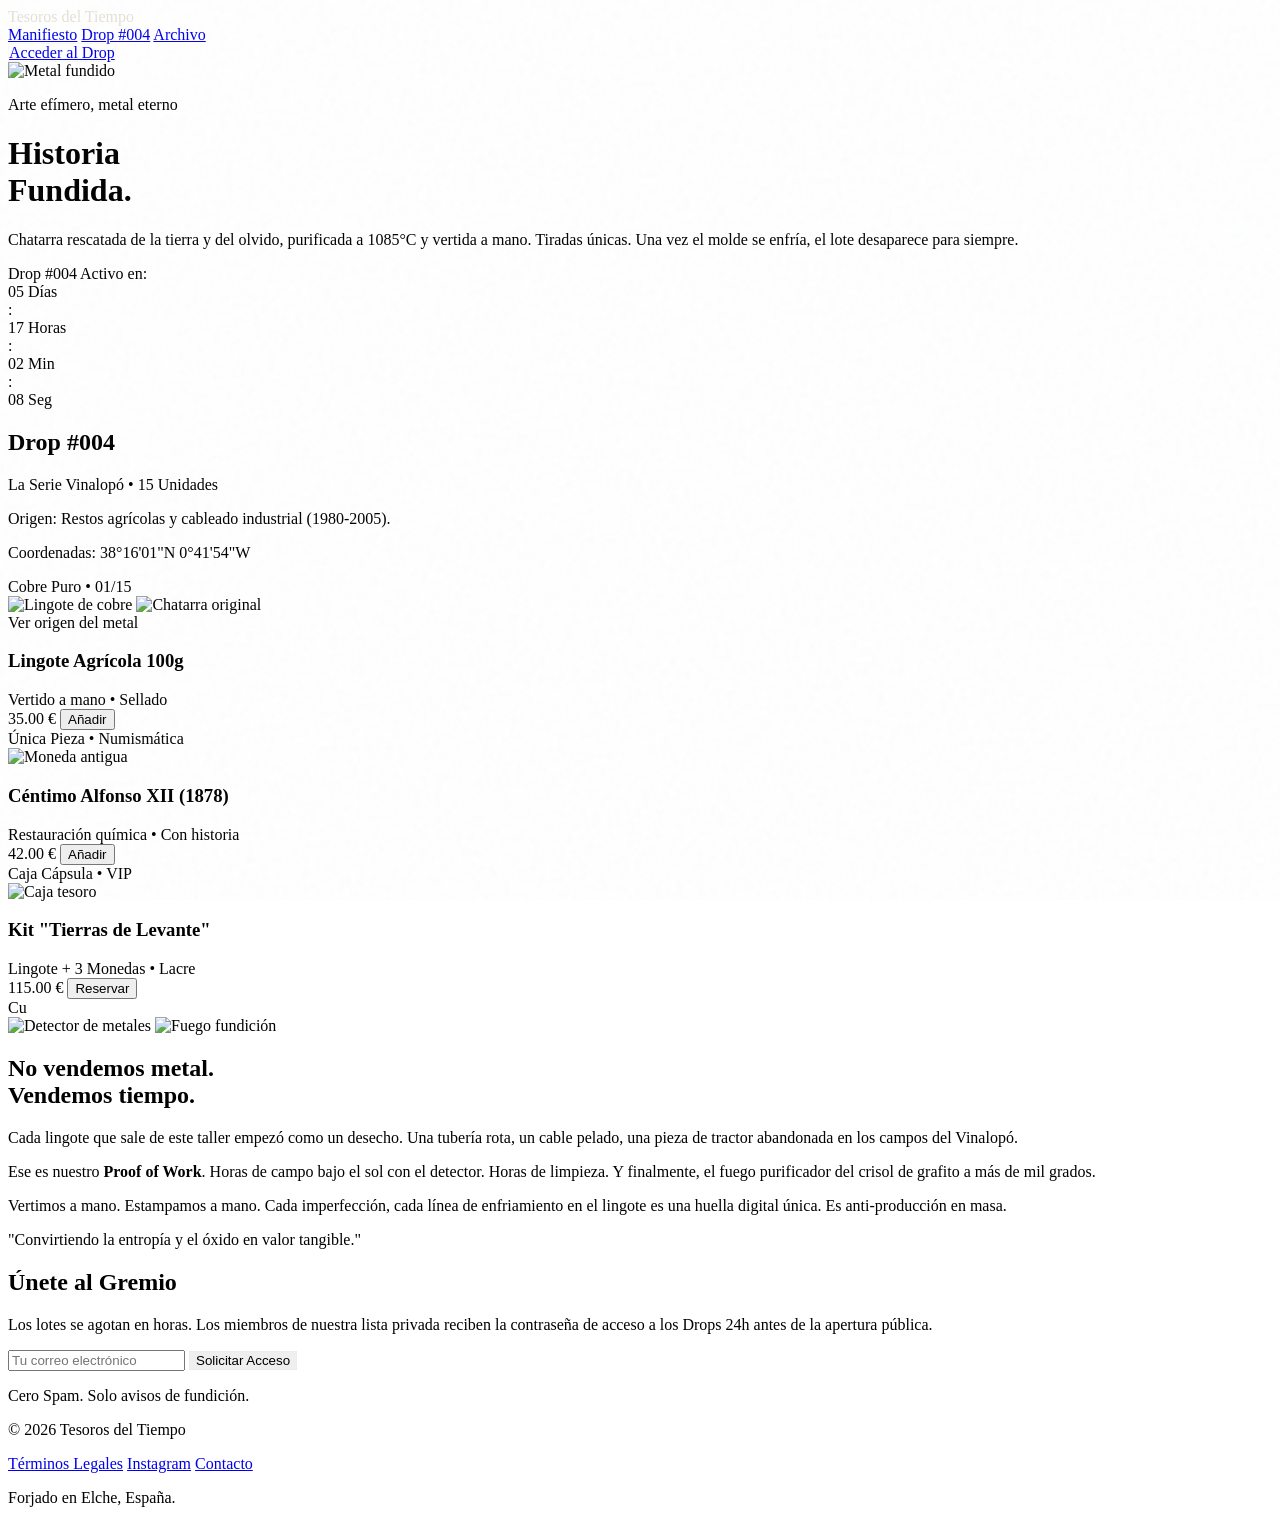
==== index.html @ 8fe35b71 "Add files via upload" ====
<!DOCTYPE html>
<html lang="es" class="scroll-smooth">
<head>
    <meta charset="UTF-8">
    <meta name="viewport" content="width=device-width, initial-scale=1.0">
    <title>Tesoros del Tiempo | Fundición Artesanal & Reliquias</title>
    
    <!-- Tipografías Premium -->
    <link rel="preconnect" href="https://fonts.googleapis.com">
    <link rel="preconnect" href="https://fonts.gstatic.com" crossorigin>
    <link href="https://fonts.googleapis.com/css2?family=Cormorant+Garamond:ital,wght@0,400;0,600;0,700;1,400&family=Space+Grotesk:wght@300;400;500;600&display=swap" rel="stylesheet">
    
    <!-- Tailwind CSS (Configurado para producción estática) -->
    <script src="https://cdn.tailwindcss.com"></script>
    <script>
        tailwind.config = {
            theme: {
                extend: {
                    colors: {
                        obsidian: '#0a0a0a',
                        ash: '#171717',
                        copper: '#B87333',
                        patina: '#6b8e23',
                        parchment: '#e5e1d8',
                        gold: '#D4AF37'
                    },
                    fontFamily: {
                        serif: ['"Cormorant Garamond"', 'serif'],
                        sans: ['"Space Grotesk"', 'sans-serif'],
                    },
                    backgroundImage: {
                        'gradient-radial': 'radial-gradient(var(--tw-gradient-stops))',
                    }
                }
            }
        }
    </script>

    <!-- CSS Personalizado para efectos táctiles y animaciones -->
    <style>
        /* Textura de grano (Ruido analógico) */
        .noise-overlay {
            position: fixed;
            top: 0; left: 0; width: 100vw; height: 100vh;
            pointer-events: none;
            z-index: 50;
            opacity: 0.04;
            background-image: url("data:image/svg+xml,%3Csvg viewBox='0 0 200 200' xmlns='http://www.w3.org/2000/svg'%3E%3Cfilter id='noiseFilter'%3E%3CfeTurbulence type='fractalNoise' baseFrequency='0.65' numOctaves='3' stitchTiles='stitch'/%3E%3C/filter%3E%3Crect width='100%25' height='100%25' filter='url(%23noiseFilter)'/%3E%3C/svg%3E");
        }

        /* Ocultar scrollbar pero permitir scroll */
        ::-webkit-scrollbar { width: 6px; }
        ::-webkit-scrollbar-track { background: #0a0a0a; }
        ::-webkit-scrollbar-thumb { background: #333; border-radius: 10px; }

        /* Efecto revelado al hacer scroll */
        .reveal {
            opacity: 0;
            transform: translateY(30px);
            transition: all 0.9s cubic-bezier(0.16, 1, 0.3, 1);
        }
        .reveal.active {
            opacity: 1;
            transform: translateY(0);
        }

        /* Estampado metálico para botones */
        .btn-stamped {
            position: relative;
            overflow: hidden;
            border: 1px solid rgba(229, 225, 216, 0.2);
            transition: all 0.3s ease;
        }
        .btn-stamped:hover {
            border-color: #B87333;
            color: #B87333;
            box-shadow: inset 0 0 20px rgba(184, 115, 51, 0.1);
        }

        /* Blend mode para cabecera interactiva */
        .mix-blend-nav { mix-blend-mode: difference; color: #e5e1d8; }
    </style>
</head>
<body class="bg-obsidian text-parchment font-sans antialiased overflow-x-hidden selection:bg-copper selection:text-obsidian">

    <div class="noise-overlay"></div>

    <!-- NAVEGACIÓN STICKY -->
    <nav class="fixed w-full z-40 top-0 px-6 py-6 flex justify-between items-center mix-blend-nav">
        <div class="text-sm tracking-[0.2em] uppercase font-semibold">Tesoros del Tiempo</div>
        <div class="hidden md:flex gap-8 text-xs tracking-widest uppercase">
            <a href="#manifiesto" class="hover:text-copper transition-colors">Manifiesto</a>
            <a href="#drop-actual" class="hover:text-copper transition-colors">Drop #004</a>
            <a href="#archivo" class="hover:text-copper transition-colors">Archivo</a>
        </div>
        <a href="#drop-actual" class="btn-stamped px-5 py-2 text-xs tracking-widest uppercase">
            Acceder al Drop
        </a>
    </nav>

    <!-- HERO SECTION (Editorial) -->
    <header class="relative w-full h-screen flex flex-col justify-end pb-24 px-6 md:px-16 overflow-hidden">
        <!-- Imagen de fondo (Idealmente un gif sutil de metal fundiéndose) -->
        <div class="absolute inset-0 z-0">
            <img src="https://images.unsplash.com/photo-1509114397022-ed747cca3f65?auto=format&fit=crop&q=80&w=2000" alt="Metal fundido" class="w-full h-full object-cover opacity-40 mix-blend-luminosity scale-105 animate-[pulse_10s_ease-in-out_infinite]">
            <div class="absolute inset-0 bg-gradient-to-t from-obsidian via-obsidian/80 to-transparent"></div>
        </div>

        <div class="relative z-10 grid grid-cols-1 md:grid-cols-12 gap-4 items-end">
            <div class="md:col-span-8 reveal">
                <p class="text-copper tracking-[0.3em] text-xs uppercase mb-4">Arte efímero, metal eterno</p>
                <h1 class="font-serif text-6xl md:text-8xl lg:text-[10rem] leading-[0.85] font-normal tracking-tight">
                    Historia<br>Fundida.
                </h1>
            </div>
            <div class="md:col-span-4 reveal" style="transition-delay: 0.2s;">
                <p class="font-sans text-sm md:text-base leading-relaxed text-parchment/70 border-l border-copper/30 pl-6">
                    Chatarra rescatada de la tierra y del olvido, purificada a 1085°C y vertida a mano. Tiradas únicas. Una vez el molde se enfría, el lote desaparece para siempre.
                </p>
            </div>
        </div>
    </header>

    <!-- COUNTDOWN SECTION (Minimalista) -->
    <section class="border-y border-white/5 py-8 px-6 md:px-16 flex flex-col md:flex-row justify-between items-center bg-ash reveal">
        <div class="flex items-center gap-4 mb-6 md:mb-0">
            <div class="w-2 h-2 rounded-full bg-red-500 animate-ping"></div>
            <span class="text-xs tracking-[0.2em] uppercase text-white/60">Drop #004 Activo en:</span>
        </div>
        <div class="flex gap-8 font-serif text-4xl md:text-5xl text-copper" id="countdown">
            <div class="flex flex-col items-center">
                <span id="days">02</span>
                <span class="font-sans text-[10px] tracking-widest uppercase text-white/40 mt-1">Días</span>
            </div>
            <span>:</span>
            <div class="flex flex-col items-center">
                <span id="hours">14</span>
                <span class="font-sans text-[10px] tracking-widest uppercase text-white/40 mt-1">Horas</span>
            </div>
            <span>:</span>
            <div class="flex flex-col items-center">
                <span id="minutes">45</span>
                <span class="font-sans text-[10px] tracking-widest uppercase text-white/40 mt-1">Min</span>
            </div>
            <span>:</span>
            <div class="flex flex-col items-center">
                <span id="seconds">00</span>
                <span class="font-sans text-[10px] tracking-widest uppercase text-white/40 mt-1">Seg</span>
            </div>
        </div>
    </section>

    <!-- DROP ACTUAL (El Escaparate) -->
    <section id="drop-actual" class="py-32 px-6 md:px-16 max-w-[1600px] mx-auto">
        <div class="mb-20 flex flex-col md:flex-row justify-between items-end reveal">
            <div>
                <h2 class="font-serif text-5xl md:text-7xl">Drop #004</h2>
                <p class="text-copper tracking-[0.2em] text-sm uppercase mt-4">La Serie Vinalopó • 15 Unidades</p>
            </div>
            <div class="text-right mt-6 md:mt-0 font-sans text-sm text-parchment/60">
                <p>Origen: Restos agrícolas y cableado industrial (1980-2005).</p>
                <p>Coordenadas: 38°16'01"N 0°41'54"W</p>
            </div>
        </div>

        <div class="grid grid-cols-1 md:grid-cols-2 lg:grid-cols-3 gap-8 md:gap-12">
            <!-- PRODUCTO 1 (Con efecto flip/hover para mostrar el origen) -->
            <article class="group cursor-pointer reveal">
                <div class="relative aspect-[3/4] overflow-hidden bg-ash">
                    <!-- Etiqueta superior -->
                    <div class="absolute top-4 left-4 z-20 bg-obsidian/90 px-3 py-1 border border-copper/30 font-sans text-[10px] tracking-widest uppercase">
                        Cobre Puro • 01/15
                    </div>
                    
                    <!-- Imagen Final (Lingote) -->
                    <img src="https://images.unsplash.com/photo-1621360841013-c76831f1db2b?auto=format&fit=crop&q=80&w=800" alt="Lingote de cobre" class="absolute inset-0 w-full h-full object-cover transition-opacity duration-700 group-hover:opacity-0 z-10">
                    
                    <!-- Imagen Origen (Chatarra - se ve al hacer hover) -->
                    <img src="https://images.unsplash.com/photo-1530982011887-3cc11cc85693?auto=format&fit=crop&q=80&w=800" alt="Chatarra original" class="absolute inset-0 w-full h-full object-cover scale-105 transition-transform duration-700 group-hover:scale-100 grayscale opacity-50">
                    
                    <!-- Texto oculto al hover -->
                    <div class="absolute inset-0 z-10 flex items-center justify-center bg-obsidian/80 opacity-0 group-hover:opacity-100 transition-opacity duration-500">
                        <span class="font-serif italic text-2xl text-copper">Ver origen del metal</span>
                    </div>
                </div>
                
                <div class="mt-6 flex justify-between items-start border-t border-white/10 pt-6">
                    <div>
                        <h3 class="font-serif text-2xl">Lingote Agrícola 100g</h3>
                        <div class="flex gap-3 mt-2 text-xs tracking-widest text-parchment/50 font-sans uppercase">
                            <span>Vertido a mano</span>
                            <span>•</span>
                            <span>Sellado</span>
                        </div>
                    </div>
                    <div class="text-right">
                        <span class="block font-sans text-xl">35.00 €</span>
                        <button class="mt-2 text-xs uppercase tracking-widest text-copper hover:text-white transition-colors">Añadir</button>
                    </div>
                </div>
            </article>

            <!-- PRODUCTO 2 -->
            <article class="group cursor-pointer reveal" style="transition-delay: 0.1s;">
                <div class="relative aspect-[3/4] overflow-hidden bg-ash">
                    <div class="absolute top-4 left-4 z-20 bg-obsidian/90 px-3 py-1 border border-white/10 font-sans text-[10px] tracking-widest uppercase">
                        Única Pieza • Numismática
                    </div>
                    <img src="https://images.unsplash.com/photo-1628151015968-3a4429e9ef04?auto=format&fit=crop&q=80&w=800" alt="Moneda antigua" class="absolute inset-0 w-full h-full object-cover transition-transform duration-1000 group-hover:scale-105 z-10">
                </div>
                <div class="mt-6 flex justify-between items-start border-t border-white/10 pt-6">
                    <div>
                        <h3 class="font-serif text-2xl">Céntimo Alfonso XII (1878)</h3>
                        <div class="flex gap-3 mt-2 text-xs tracking-widest text-parchment/50 font-sans uppercase">
                            <span>Restauración química</span>
                            <span>•</span>
                            <span>Con historia</span>
                        </div>
                    </div>
                    <div class="text-right">
                        <span class="block font-sans text-xl">42.00 €</span>
                        <button class="mt-2 text-xs uppercase tracking-widest text-copper hover:text-white transition-colors">Añadir</button>
                    </div>
                </div>
            </article>

            <!-- PRODUCTO 3 -->
            <article class="group cursor-pointer reveal" style="transition-delay: 0.2s;">
                <div class="relative aspect-[3/4] overflow-hidden bg-ash border border-gold/30">
                    <div class="absolute top-4 left-4 z-20 bg-gold text-obsidian px-3 py-1 font-sans text-[10px] tracking-widest uppercase font-bold">
                        Caja Cápsula • VIP
                    </div>
                    <img src="https://images.unsplash.com/photo-1605806616949-1e87b487cb2a?auto=format&fit=crop&q=80&w=800" alt="Caja tesoro" class="absolute inset-0 w-full h-full object-cover transition-opacity duration-700 group-hover:opacity-40 z-10 grayscale">
                    <div class="absolute inset-0 z-0 bg-gradient-to-tr from-obsidian to-gold/20"></div>
                </div>
                <div class="mt-6 flex justify-between items-start border-t border-white/10 pt-6">
                    <div>
                        <h3 class="font-serif text-2xl">Kit "Tierras de Levante"</h3>
                        <div class="flex gap-3 mt-2 text-xs tracking-widest text-parchment/50 font-sans uppercase">
                            <span>Lingote + 3 Monedas</span>
                            <span>•</span>
                            <span>Lacre</span>
                        </div>
                    </div>
                    <div class="text-right">
                        <span class="block font-sans text-xl">115.00 €</span>
                        <button class="mt-2 text-xs uppercase tracking-widest text-gold hover:text-white transition-colors">Reservar</button>
                    </div>
                </div>
            </article>
        </div>
    </section>

    <!-- MANIFIESTO Y PROCESO (Storytelling) -->
    <section id="manifiesto" class="py-32 bg-ash border-y border-white/5 relative overflow-hidden">
        <div class="absolute top-0 right-0 w-1/2 h-full opacity-10 font-serif text-[20rem] leading-none text-copper select-none pointer-events-none -translate-y-20">Cu</div>
        
        <div class="max-w-[1600px] mx-auto px-6 md:px-16 grid grid-cols-1 lg:grid-cols-2 gap-20 items-center">
            <div class="order-2 lg:order-1 grid grid-cols-2 gap-4 reveal">
                <img src="https://images.unsplash.com/photo-1535406208535-14dddc66e511?auto=format&fit=crop&q=80&w=600" alt="Detector de metales" class="w-full aspect-[4/5] object-cover mt-12 grayscale opacity-80 hover:grayscale-0 transition-all duration-500">
                <img src="https://images.unsplash.com/photo-1590502593747-42a996111139?auto=format&fit=crop&q=80&w=600" alt="Fuego fundición" class="w-full aspect-[4/5] object-cover grayscale opacity-80 hover:grayscale-0 transition-all duration-500">
            </div>
            <div class="order-1 lg:order-2 reveal">
                <h2 class="font-serif text-5xl md:text-6xl mb-8">No vendemos metal.<br><span class="text-copper italic">Vendemos tiempo.</span></h2>
                <div class="font-sans text-parchment/70 leading-relaxed space-y-6 max-w-lg text-sm md:text-base">
                    <p>Cada lingote que sale de este taller empezó como un desecho. Una tubería rota, un cable pelado, una pieza de tractor abandonada en los campos del Vinalopó.</p>
                    <p>Ese es nuestro <strong>Proof of Work</strong>. Horas de campo bajo el sol con el detector. Horas de limpieza. Y finalmente, el fuego purificador del crisol de grafito a más de mil grados.</p>
                    <p>Vertimos a mano. Estampamos a mano. Cada imperfección, cada línea de enfriamiento en el lingote es una huella digital única. Es anti-producción en masa.</p>
                </div>
                
                <div class="mt-12 pl-6 border-l-2 border-copper">
                    <p class="font-serif italic text-xl">"Convirtiendo la entropía y el óxido en valor tangible."</p>
                </div>
            </div>
        </div>
    </section>

    <!-- EL GREMIO (Newsletter para los Drops) -->
    <section class="py-32 px-6 text-center reveal max-w-3xl mx-auto">
        <i data-lucide="key" class="w-8 h-8 text-copper mx-auto mb-6"></i>
        <h2 class="font-serif text-4xl md:text-6xl mb-4">Únete al Gremio</h2>
        <p class="font-sans text-parchment/60 mb-10 text-sm md:text-base">Los lotes se agotan en horas. Los miembros de nuestra lista privada reciben la contraseña de acceso a los Drops 24h antes de la apertura pública.</p>
        
        <form class="flex flex-col sm:flex-row gap-4 justify-center max-w-md mx-auto">
            <input type="email" placeholder="Tu correo electrónico" class="bg-transparent border-b border-white/20 px-4 py-3 font-sans text-sm outline-none focus:border-copper transition-colors w-full placeholder:text-white/30 text-center sm:text-left">
            <button type="submit" class="btn-stamped bg-white/5 px-8 py-3 font-sans text-xs tracking-widest uppercase whitespace-nowrap">Solicitar Acceso</button>
        </form>
        <p class="text-[10px] text-white/30 tracking-widest uppercase mt-6">Cero Spam. Solo avisos de fundición.</p>
    </section>

    <!-- FOOTER -->
    <footer class="border-t border-white/10 bg-obsidian py-12 px-6 md:px-16 flex flex-col md:flex-row justify-between items-center gap-6 font-sans text-xs text-parchment/40 tracking-widest uppercase">
        <p>© 2026 Tesoros del Tiempo</p>
        <div class="flex gap-6">
            <a href="#" class="hover:text-copper transition-colors">Términos Legales</a>
            <a href="#" class="hover:text-copper transition-colors">Instagram</a>
            <a href="#" class="hover:text-copper transition-colors">Contacto</a>
        </div>
        <p>Forjado en Elche, España.</p>
    </footer>

    <!-- Scripts de interactividad pura Vanilla JS -->
    <script>
        // 1. Contador Inverso Básico (Lógica visual)
        function updateCountdown() {
            const now = new Date();
            // Drop para el viernes (ejemplo)
            const target = new Date(now);
            target.setDate(now.getDate() + (5 - now.getDay() + 7) % 7);
            target.setHours(20, 0, 0, 0);

            const diff = target - now;
            if (diff > 0) {
                document.getElementById('days').innerText = String(Math.floor(diff / (1000 * 60 * 60 * 24))).padStart(2, '0');
                document.getElementById('hours').innerText = String(Math.floor((diff / (1000 * 60 * 60)) % 24)).padStart(2, '0');
                document.getElementById('minutes').innerText = String(Math.floor((diff / 1000 / 60) % 60)).padStart(2, '0');
                document.getElementById('seconds').innerText = String(Math.floor((diff / 1000) % 60)).padStart(2, '0');
            }
        }
        setInterval(updateCountdown, 1000);
        updateCountdown();

        // 2. Intersection Observer para animaciones "Reveal" al hacer scroll
        const revealElements = document.querySelectorAll('.reveal');
        
        const revealObserver = new IntersectionObserver((entries, observer) => {
            entries.forEach(entry => {
                if (entry.isIntersecting) {
                    entry.target.classList.add('active');
                    observer.unobserve(entry.target); // Solo animar la primera vez
                }
            });
        }, {
            root: null,
            threshold: 0.15, // Se activa cuando el 15% del elemento es visible
            rootMargin: "0px 0px -50px 0px"
        });

        revealElements.forEach(el => revealObserver.observe(el));
    </script>
</body>
</html>
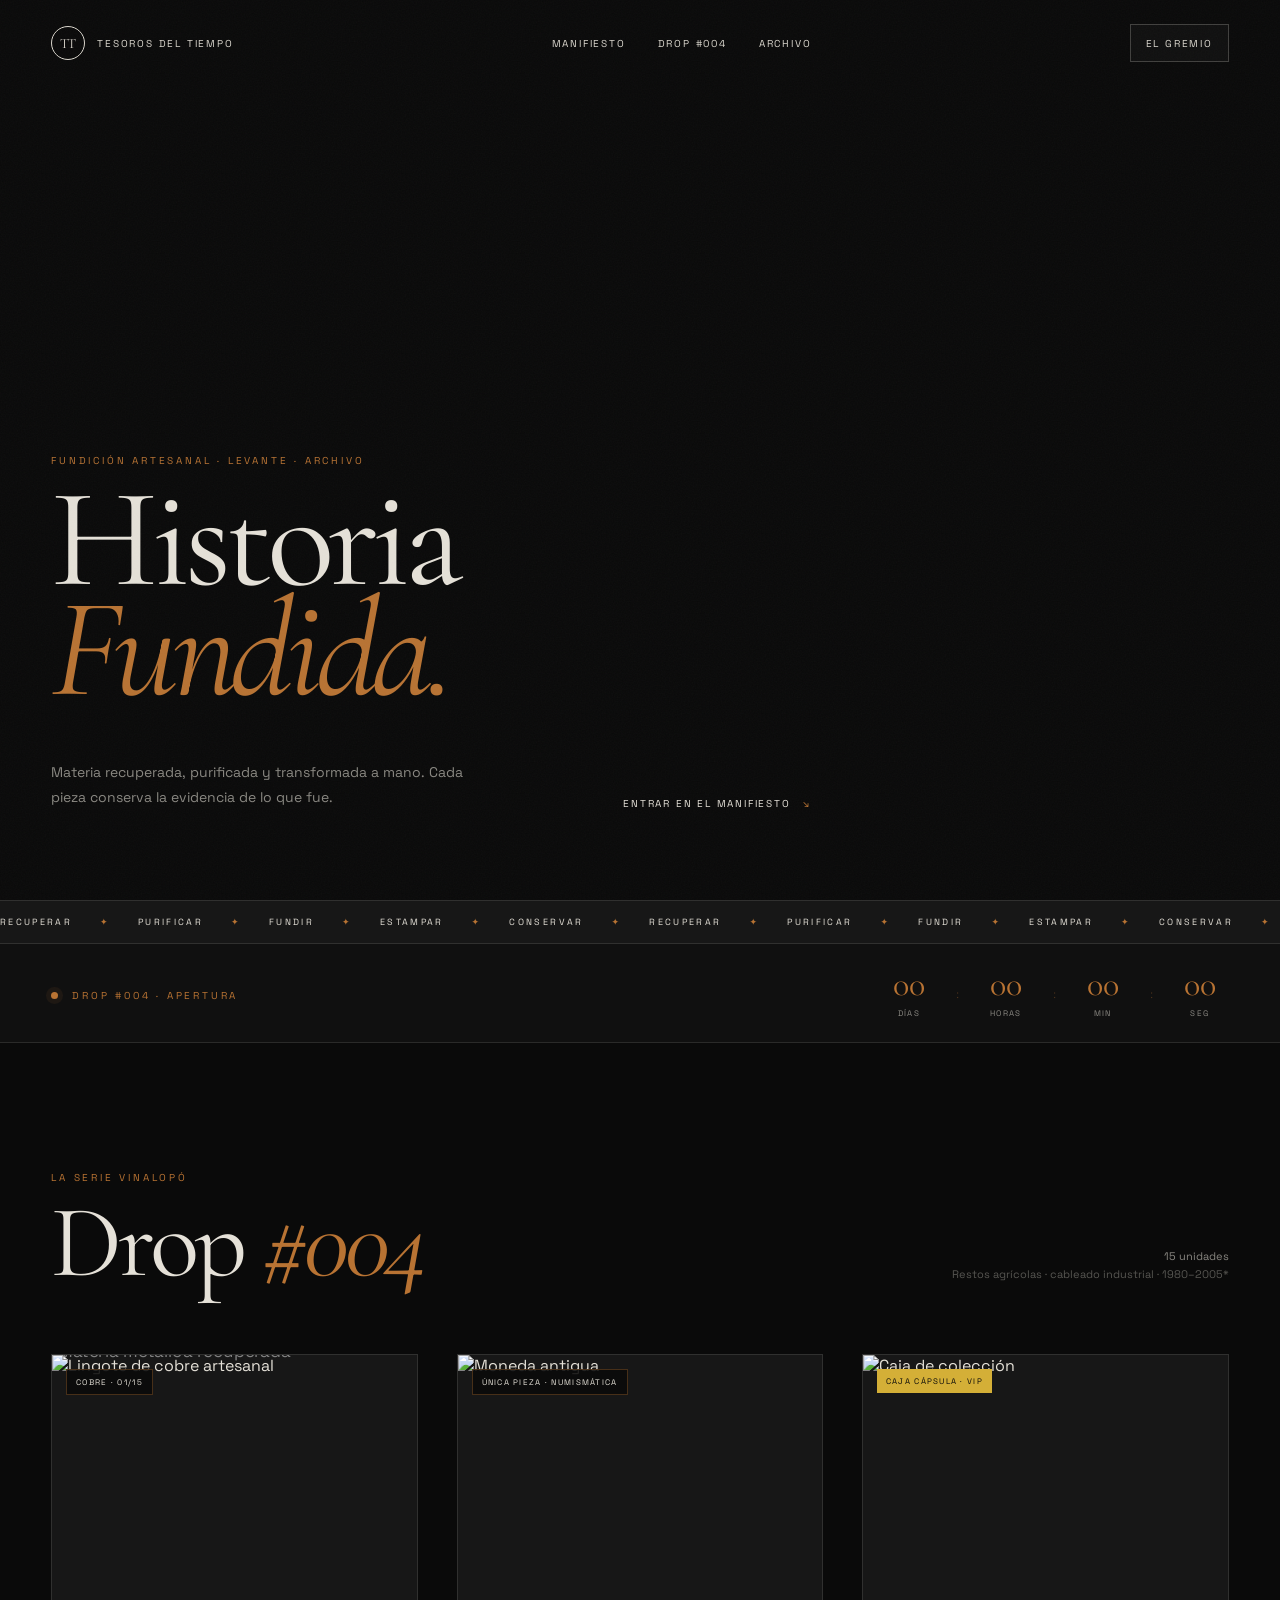
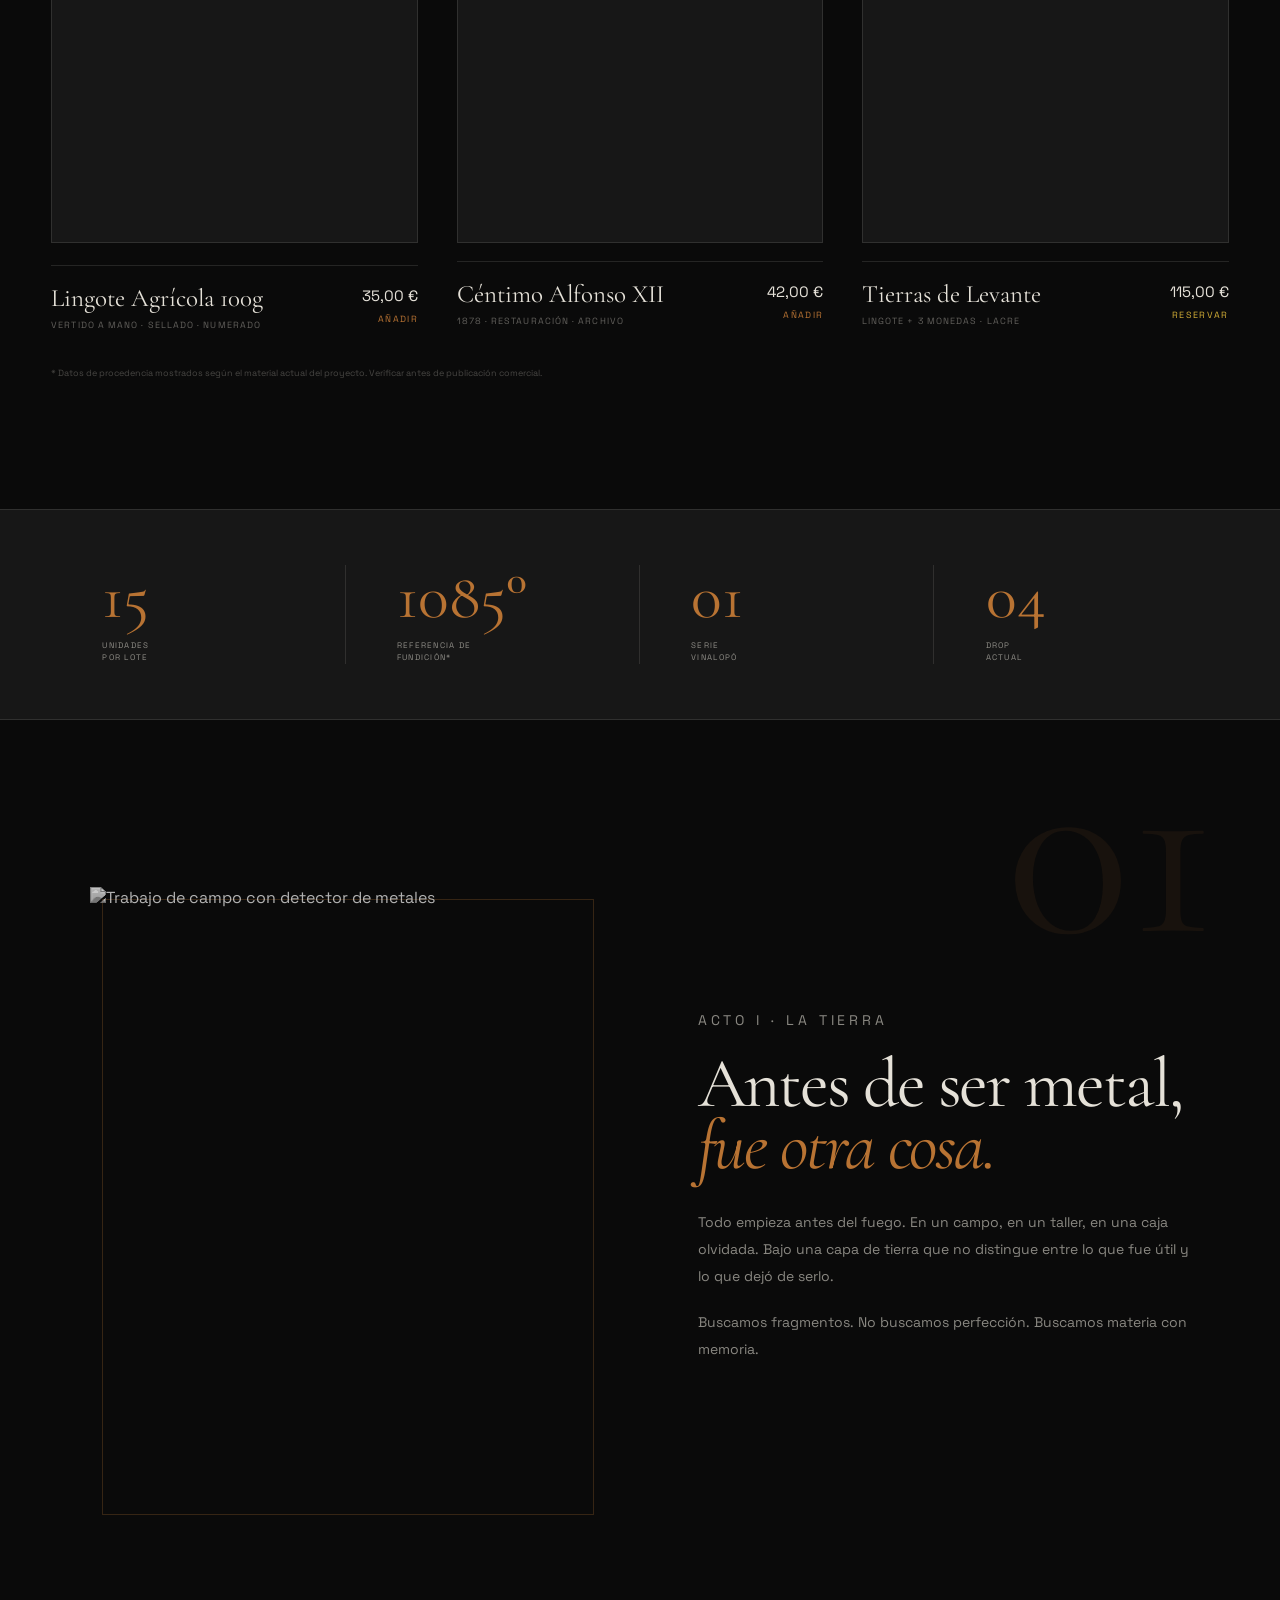
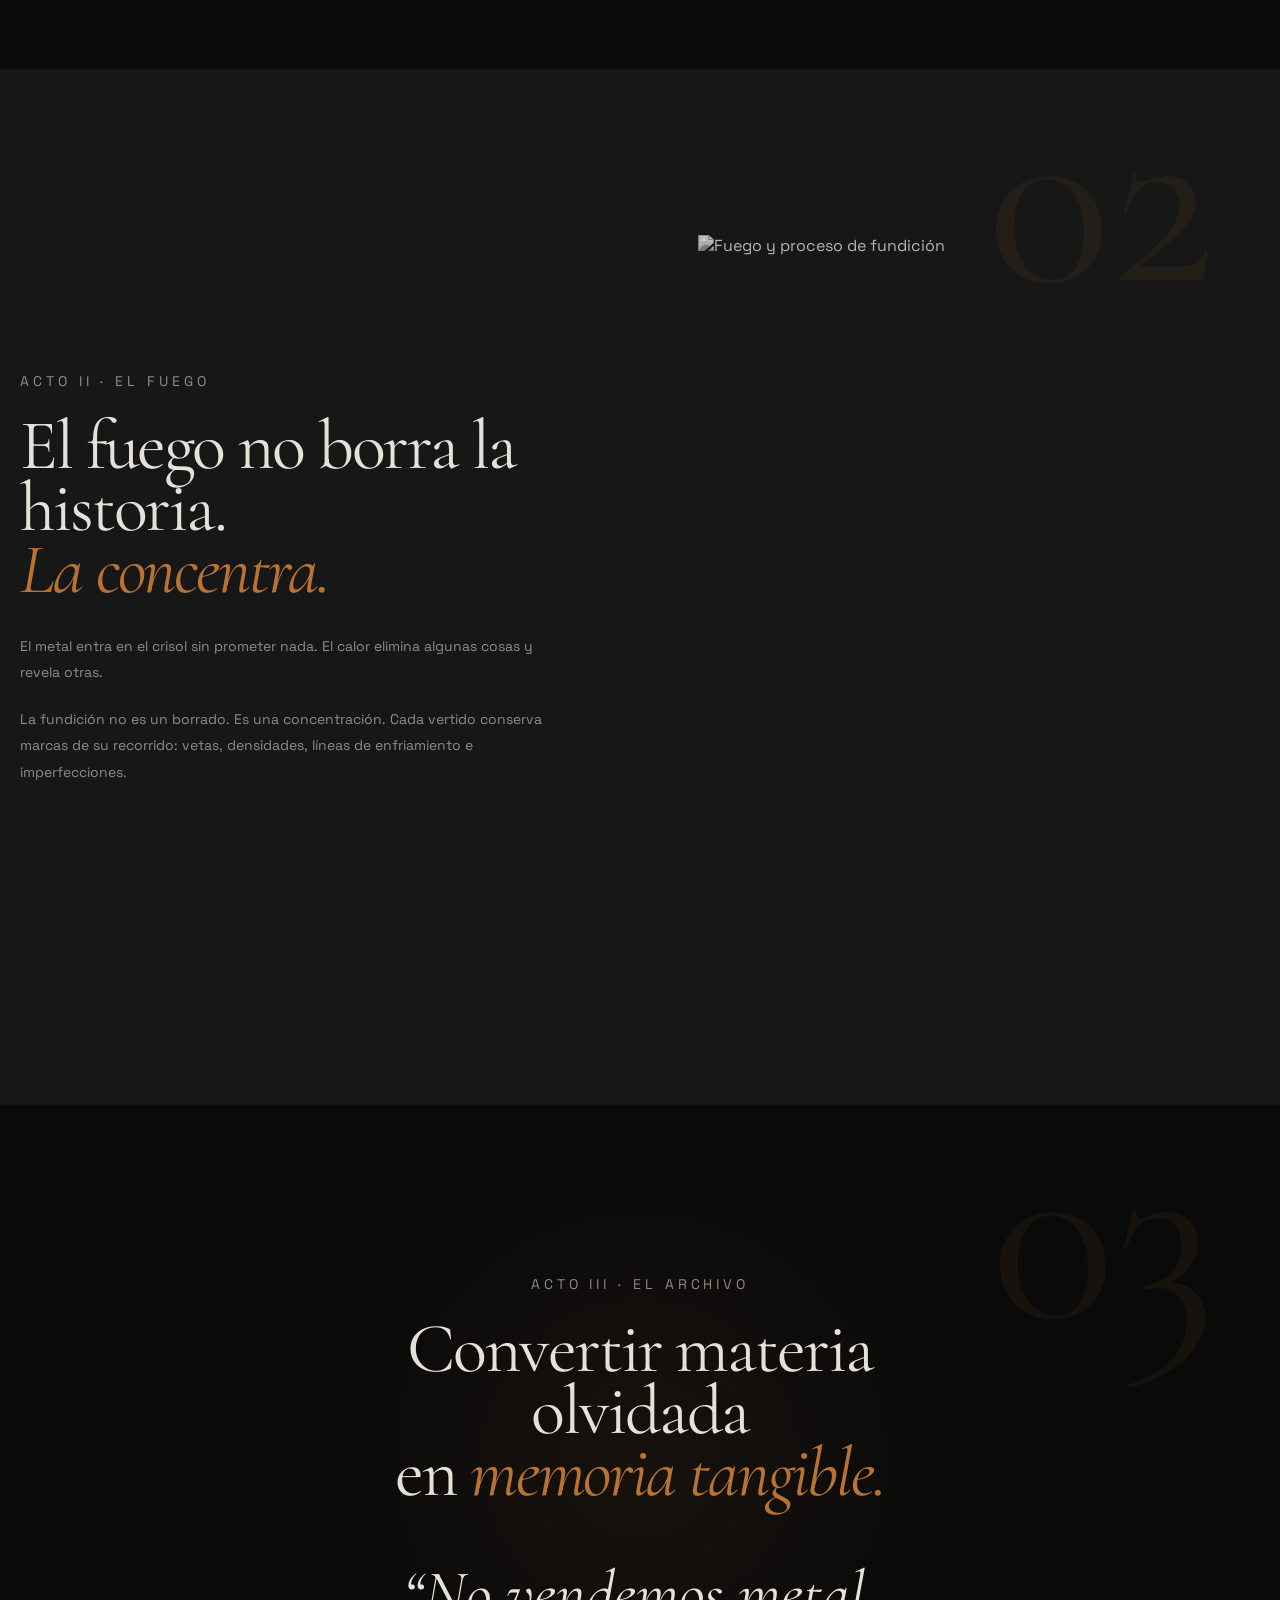
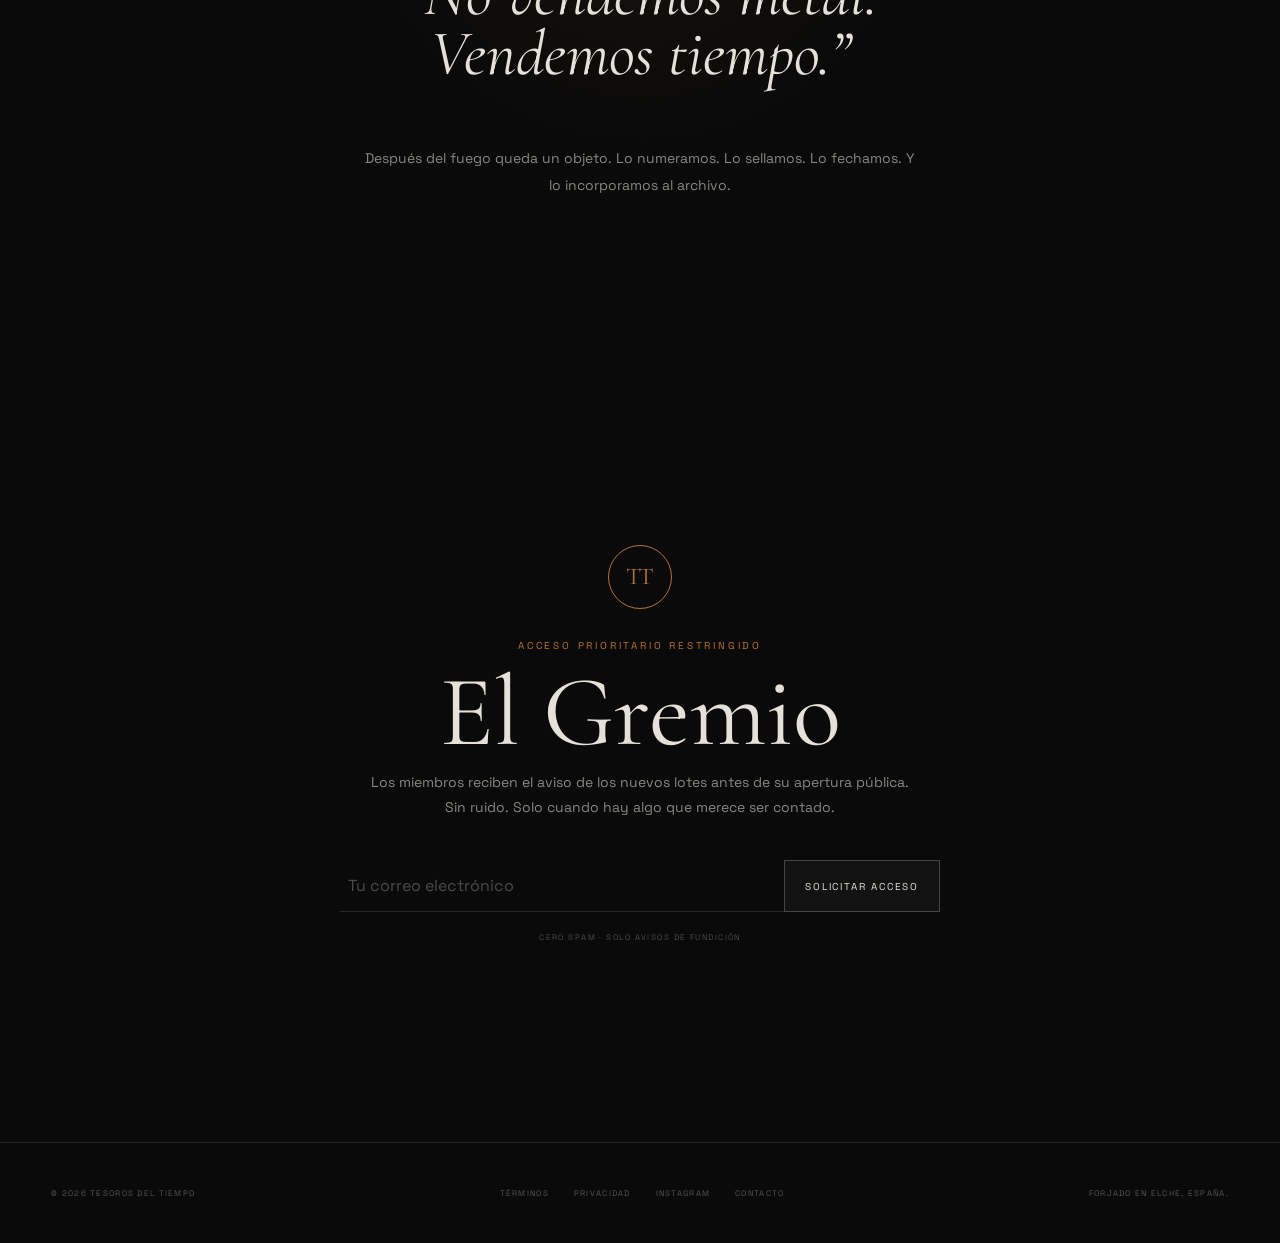
==== commit 1251a63d: "feat: nueva iteracion visual" ====
--- a/index.html
+++ b/index.html
@@ -1,342 +1,223 @@
-<!DOCTYPE html>
+<!doctype html>
 <html lang="es" class="scroll-smooth">
 <head>
-    <meta charset="UTF-8">
-    <meta name="viewport" content="width=device-width, initial-scale=1.0">
-    <title>Tesoros del Tiempo | Fundición Artesanal & Reliquias</title>
-    
-    <!-- Tipografías Premium -->
-    <link rel="preconnect" href="https://fonts.googleapis.com">
-    <link rel="preconnect" href="https://fonts.gstatic.com" crossorigin>
-    <link href="https://fonts.googleapis.com/css2?family=Cormorant+Garamond:ital,wght@0,400;0,600;0,700;1,400&family=Space+Grotesk:wght@300;400;500;600&display=swap" rel="stylesheet">
-    
-    <!-- Tailwind CSS (Configurado para producción estática) -->
-    <script src="https://cdn.tailwindcss.com"></script>
-    <script>
-        tailwind.config = {
-            theme: {
-                extend: {
-                    colors: {
-                        obsidian: '#0a0a0a',
-                        ash: '#171717',
-                        copper: '#B87333',
-                        patina: '#6b8e23',
-                        parchment: '#e5e1d8',
-                        gold: '#D4AF37'
-                    },
-                    fontFamily: {
-                        serif: ['"Cormorant Garamond"', 'serif'],
-                        sans: ['"Space Grotesk"', 'sans-serif'],
-                    },
-                    backgroundImage: {
-                        'gradient-radial': 'radial-gradient(var(--tw-gradient-stops))',
-                    }
-                }
-            }
-        }
-    </script>
-
-    <!-- CSS Personalizado para efectos táctiles y animaciones -->
-    <style>
-        /* Textura de grano (Ruido analógico) */
-        .noise-overlay {
-            position: fixed;
-            top: 0; left: 0; width: 100vw; height: 100vh;
-            pointer-events: none;
-            z-index: 50;
-            opacity: 0.04;
-            background-image: url("data:image/svg+xml,%3Csvg viewBox='0 0 200 200' xmlns='http://www.w3.org/2000/svg'%3E%3Cfilter id='noiseFilter'%3E%3CfeTurbulence type='fractalNoise' baseFrequency='0.65' numOctaves='3' stitchTiles='stitch'/%3E%3C/filter%3E%3Crect width='100%25' height='100%25' filter='url(%23noiseFilter)'/%3E%3C/svg%3E");
-        }
-
-        /* Ocultar scrollbar pero permitir scroll */
-        ::-webkit-scrollbar { width: 6px; }
-        ::-webkit-scrollbar-track { background: #0a0a0a; }
-        ::-webkit-scrollbar-thumb { background: #333; border-radius: 10px; }
-
-        /* Efecto revelado al hacer scroll */
-        .reveal {
-            opacity: 0;
-            transform: translateY(30px);
-            transition: all 0.9s cubic-bezier(0.16, 1, 0.3, 1);
-        }
-        .reveal.active {
-            opacity: 1;
-            transform: translateY(0);
-        }
-
-        /* Estampado metálico para botones */
-        .btn-stamped {
-            position: relative;
-            overflow: hidden;
-            border: 1px solid rgba(229, 225, 216, 0.2);
-            transition: all 0.3s ease;
-        }
-        .btn-stamped:hover {
-            border-color: #B87333;
-            color: #B87333;
-            box-shadow: inset 0 0 20px rgba(184, 115, 51, 0.1);
-        }
-
-        /* Blend mode para cabecera interactiva */
-        .mix-blend-nav { mix-blend-mode: difference; color: #e5e1d8; }
-    </style>
+  <meta charset="utf-8">
+  <meta name="viewport" content="width=device-width, initial-scale=1">
+  <meta name="theme-color" content="#0a0a0a">
+  <meta name="description" content="Tesoros del Tiempo — fundición artesanal, objetos recuperados y memoria convertida en metal.">
+  <title>Tesoros del Tiempo — Historia Fundida</title>
+
+  <link rel="preconnect" href="https://fonts.googleapis.com">
+  <link rel="preconnect" href="https://fonts.gstatic.com" crossorigin>
+  <link href="https://fonts.googleapis.com/css2?family=Cormorant+Garamond:ital,wght@0,400;0,500;0,600;0,700;1,400&family=Space+Grotesk:wght@300;400;500;600&display=swap" rel="stylesheet">
+
+  <link rel="stylesheet" href="styles.css">
+  <script src="https://unpkg.com/lucide@latest"></script>
 </head>
-<body class="bg-obsidian text-parchment font-sans antialiased overflow-x-hidden selection:bg-copper selection:text-obsidian">
-
-    <div class="noise-overlay"></div>
-
-    <!-- NAVEGACIÓN STICKY -->
-    <nav class="fixed w-full z-40 top-0 px-6 py-6 flex justify-between items-center mix-blend-nav">
-        <div class="text-sm tracking-[0.2em] uppercase font-semibold">Tesoros del Tiempo</div>
-        <div class="hidden md:flex gap-8 text-xs tracking-widest uppercase">
-            <a href="#manifiesto" class="hover:text-copper transition-colors">Manifiesto</a>
-            <a href="#drop-actual" class="hover:text-copper transition-colors">Drop #004</a>
-            <a href="#archivo" class="hover:text-copper transition-colors">Archivo</a>
+
+<body>
+  <div class="noise" aria-hidden="true"></div>
+
+  <div class="loader" id="loader" aria-hidden="true">
+    <div class="loader__seal">TT</div>
+    <p>Preparando archivo <span>04</span></p>
+  </div>
+
+  <header class="site-header">
+    <a class="brand" href="#" aria-label="Tesoros del Tiempo, inicio">
+      <span class="brand__mark">TT</span>
+      <span class="brand__name">Tesoros del Tiempo</span>
+    </a>
+
+    <nav class="nav" aria-label="Navegación principal">
+      <a href="#manifiesto">Manifiesto</a>
+      <a href="#drop">Drop #004</a>
+      <a href="#archivo">Archivo</a>
+    </nav>
+
+    <a class="button button--small" href="#gremio">El Gremio</a>
+  </header>
+
+  <main>
+    <section class="hero section">
+      <div class="hero__image" aria-hidden="true"></div>
+      <div class="hero__veil" aria-hidden="true"></div>
+
+      <div class="hero__content reveal">
+        <p class="eyebrow">Fundición artesanal · Levante · Archivo</p>
+        <h1>Historia<br><em>Fundida.</em></h1>
+        <div class="hero__footer">
+          <p class="hero__intro">
+            Materia recuperada, purificada y transformada a mano.
+            Cada pieza conserva la evidencia de lo que fue.
+          </p>
+          <a class="text-link" href="#manifiesto">Entrar en el manifiesto <span>↘</span></a>
         </div>
-        <a href="#drop-actual" class="btn-stamped px-5 py-2 text-xs tracking-widest uppercase">
-            Acceder al Drop
-        </a>
-    </nav>
-
-    <!-- HERO SECTION (Editorial) -->
-    <header class="relative w-full h-screen flex flex-col justify-end pb-24 px-6 md:px-16 overflow-hidden">
-        <!-- Imagen de fondo (Idealmente un gif sutil de metal fundiéndose) -->
-        <div class="absolute inset-0 z-0">
-            <img src="https://images.unsplash.com/photo-1509114397022-ed747cca3f65?auto=format&fit=crop&q=80&w=2000" alt="Metal fundido" class="w-full h-full object-cover opacity-40 mix-blend-luminosity scale-105 animate-[pulse_10s_ease-in-out_infinite]">
-            <div class="absolute inset-0 bg-gradient-to-t from-obsidian via-obsidian/80 to-transparent"></div>
+      </div>
+    </section>
+
+    <section class="ticker" aria-label="Principios del proceso">
+      <div class="ticker__track">
+        <span>RECUPERAR</span><i>✦</i><span>PURIFICAR</span><i>✦</i><span>FUNDIR</span><i>✦</i><span>ESTAMPAR</span><i>✦</i><span>CONSERVAR</span><i>✦</i>
+        <span>RECUPERAR</span><i>✦</i><span>PURIFICAR</span><i>✦</i><span>FUNDIR</span><i>✦</i><span>ESTAMPAR</span><i>✦</i><span>CONSERVAR</span><i>✦</i>
+      </div>
+    </section>
+
+    <section class="countdown-bar reveal" data-drop-date="2026-09-25T20:00:00+02:00">
+      <div>
+        <span class="status-dot"></span>
+        <span class="eyebrow">Drop #004 · apertura</span>
+      </div>
+      <div class="countdown" id="countdown" aria-live="polite">
+        <div><strong id="days">00</strong><small>Días</small></div>
+        <b>:</b>
+        <div><strong id="hours">00</strong><small>Horas</small></div>
+        <b>:</b>
+        <div><strong id="minutes">00</strong><small>Min</small></div>
+        <b>:</b>
+        <div><strong id="seconds">00</strong><small>Seg</small></div>
+      </div>
+    </section>
+
+    <section class="section section--wide" id="drop">
+      <div class="section-heading reveal">
+        <div>
+          <p class="eyebrow">La Serie Vinalopó</p>
+          <h2>Drop <em>#004</em></h2>
         </div>
-
-        <div class="relative z-10 grid grid-cols-1 md:grid-cols-12 gap-4 items-end">
-            <div class="md:col-span-8 reveal">
-                <p class="text-copper tracking-[0.3em] text-xs uppercase mb-4">Arte efímero, metal eterno</p>
-                <h1 class="font-serif text-6xl md:text-8xl lg:text-[10rem] leading-[0.85] font-normal tracking-tight">
-                    Historia<br>Fundida.
-                </h1>
-            </div>
-            <div class="md:col-span-4 reveal" style="transition-delay: 0.2s;">
-                <p class="font-sans text-sm md:text-base leading-relaxed text-parchment/70 border-l border-copper/30 pl-6">
-                    Chatarra rescatada de la tierra y del olvido, purificada a 1085°C y vertida a mano. Tiradas únicas. Una vez el molde se enfría, el lote desaparece para siempre.
-                </p>
-            </div>
-        </div>
-    </header>
-
-    <!-- COUNTDOWN SECTION (Minimalista) -->
-    <section class="border-y border-white/5 py-8 px-6 md:px-16 flex flex-col md:flex-row justify-between items-center bg-ash reveal">
-        <div class="flex items-center gap-4 mb-6 md:mb-0">
-            <div class="w-2 h-2 rounded-full bg-red-500 animate-ping"></div>
-            <span class="text-xs tracking-[0.2em] uppercase text-white/60">Drop #004 Activo en:</span>
-        </div>
-        <div class="flex gap-8 font-serif text-4xl md:text-5xl text-copper" id="countdown">
-            <div class="flex flex-col items-center">
-                <span id="days">02</span>
-                <span class="font-sans text-[10px] tracking-widest uppercase text-white/40 mt-1">Días</span>
-            </div>
-            <span>:</span>
-            <div class="flex flex-col items-center">
-                <span id="hours">14</span>
-                <span class="font-sans text-[10px] tracking-widest uppercase text-white/40 mt-1">Horas</span>
-            </div>
-            <span>:</span>
-            <div class="flex flex-col items-center">
-                <span id="minutes">45</span>
-                <span class="font-sans text-[10px] tracking-widest uppercase text-white/40 mt-1">Min</span>
-            </div>
-            <span>:</span>
-            <div class="flex flex-col items-center">
-                <span id="seconds">00</span>
-                <span class="font-sans text-[10px] tracking-widest uppercase text-white/40 mt-1">Seg</span>
-            </div>
-        </div>
-    </section>
-
-    <!-- DROP ACTUAL (El Escaparate) -->
-    <section id="drop-actual" class="py-32 px-6 md:px-16 max-w-[1600px] mx-auto">
-        <div class="mb-20 flex flex-col md:flex-row justify-between items-end reveal">
+        <p class="section-heading__meta">
+          15 unidades<br>
+          <span>Restos agrícolas · cableado industrial · 1980–2005*</span>
+        </p>
+      </div>
+
+      <div class="product-grid">
+        <article class="product-card reveal">
+          <button class="product-visual origin-toggle" type="button" aria-pressed="false">
+            <span class="product-label">Cobre · 01/15</span>
+            <img class="product-image product-image--final" src="https://images.unsplash.com/photo-1621360841013-c76831f1db2b?auto=format&fit=crop&q=85&w=1000" alt="Lingote de cobre artesanal">
+            <img class="product-image product-image--origin" src="https://images.unsplash.com/photo-1530982011887-3cc11cc85693?auto=format&fit=crop&q=85&w=1000" alt="Materia metálica recuperada">
+            <span class="origin-hint">Toca para revelar origen</span>
+            <span class="origin-caption">Ver origen del metal</span>
+          </button>
+          <div class="product-info">
             <div>
-                <h2 class="font-serif text-5xl md:text-7xl">Drop #004</h2>
-                <p class="text-copper tracking-[0.2em] text-sm uppercase mt-4">La Serie Vinalopó • 15 Unidades</p>
-            </div>
-            <div class="text-right mt-6 md:mt-0 font-sans text-sm text-parchment/60">
-                <p>Origen: Restos agrícolas y cableado industrial (1980-2005).</p>
-                <p>Coordenadas: 38°16'01"N 0°41'54"W</p>
-            </div>
-        </div>
-
-        <div class="grid grid-cols-1 md:grid-cols-2 lg:grid-cols-3 gap-8 md:gap-12">
-            <!-- PRODUCTO 1 (Con efecto flip/hover para mostrar el origen) -->
-            <article class="group cursor-pointer reveal">
-                <div class="relative aspect-[3/4] overflow-hidden bg-ash">
-                    <!-- Etiqueta superior -->
-                    <div class="absolute top-4 left-4 z-20 bg-obsidian/90 px-3 py-1 border border-copper/30 font-sans text-[10px] tracking-widest uppercase">
-                        Cobre Puro • 01/15
-                    </div>
-                    
-                    <!-- Imagen Final (Lingote) -->
-                    <img src="https://images.unsplash.com/photo-1621360841013-c76831f1db2b?auto=format&fit=crop&q=80&w=800" alt="Lingote de cobre" class="absolute inset-0 w-full h-full object-cover transition-opacity duration-700 group-hover:opacity-0 z-10">
-                    
-                    <!-- Imagen Origen (Chatarra - se ve al hacer hover) -->
-                    <img src="https://images.unsplash.com/photo-1530982011887-3cc11cc85693?auto=format&fit=crop&q=80&w=800" alt="Chatarra original" class="absolute inset-0 w-full h-full object-cover scale-105 transition-transform duration-700 group-hover:scale-100 grayscale opacity-50">
-                    
-                    <!-- Texto oculto al hover -->
-                    <div class="absolute inset-0 z-10 flex items-center justify-center bg-obsidian/80 opacity-0 group-hover:opacity-100 transition-opacity duration-500">
-                        <span class="font-serif italic text-2xl text-copper">Ver origen del metal</span>
-                    </div>
-                </div>
-                
-                <div class="mt-6 flex justify-between items-start border-t border-white/10 pt-6">
-                    <div>
-                        <h3 class="font-serif text-2xl">Lingote Agrícola 100g</h3>
-                        <div class="flex gap-3 mt-2 text-xs tracking-widest text-parchment/50 font-sans uppercase">
-                            <span>Vertido a mano</span>
-                            <span>•</span>
-                            <span>Sellado</span>
-                        </div>
-                    </div>
-                    <div class="text-right">
-                        <span class="block font-sans text-xl">35.00 €</span>
-                        <button class="mt-2 text-xs uppercase tracking-widest text-copper hover:text-white transition-colors">Añadir</button>
-                    </div>
-                </div>
-            </article>
-
-            <!-- PRODUCTO 2 -->
-            <article class="group cursor-pointer reveal" style="transition-delay: 0.1s;">
-                <div class="relative aspect-[3/4] overflow-hidden bg-ash">
-                    <div class="absolute top-4 left-4 z-20 bg-obsidian/90 px-3 py-1 border border-white/10 font-sans text-[10px] tracking-widest uppercase">
-                        Única Pieza • Numismática
-                    </div>
-                    <img src="https://images.unsplash.com/photo-1628151015968-3a4429e9ef04?auto=format&fit=crop&q=80&w=800" alt="Moneda antigua" class="absolute inset-0 w-full h-full object-cover transition-transform duration-1000 group-hover:scale-105 z-10">
-                </div>
-                <div class="mt-6 flex justify-between items-start border-t border-white/10 pt-6">
-                    <div>
-                        <h3 class="font-serif text-2xl">Céntimo Alfonso XII (1878)</h3>
-                        <div class="flex gap-3 mt-2 text-xs tracking-widest text-parchment/50 font-sans uppercase">
-                            <span>Restauración química</span>
-                            <span>•</span>
-                            <span>Con historia</span>
-                        </div>
-                    </div>
-                    <div class="text-right">
-                        <span class="block font-sans text-xl">42.00 €</span>
-                        <button class="mt-2 text-xs uppercase tracking-widest text-copper hover:text-white transition-colors">Añadir</button>
-                    </div>
-                </div>
-            </article>
-
-            <!-- PRODUCTO 3 -->
-            <article class="group cursor-pointer reveal" style="transition-delay: 0.2s;">
-                <div class="relative aspect-[3/4] overflow-hidden bg-ash border border-gold/30">
-                    <div class="absolute top-4 left-4 z-20 bg-gold text-obsidian px-3 py-1 font-sans text-[10px] tracking-widest uppercase font-bold">
-                        Caja Cápsula • VIP
-                    </div>
-                    <img src="https://images.unsplash.com/photo-1605806616949-1e87b487cb2a?auto=format&fit=crop&q=80&w=800" alt="Caja tesoro" class="absolute inset-0 w-full h-full object-cover transition-opacity duration-700 group-hover:opacity-40 z-10 grayscale">
-                    <div class="absolute inset-0 z-0 bg-gradient-to-tr from-obsidian to-gold/20"></div>
-                </div>
-                <div class="mt-6 flex justify-between items-start border-t border-white/10 pt-6">
-                    <div>
-                        <h3 class="font-serif text-2xl">Kit "Tierras de Levante"</h3>
-                        <div class="flex gap-3 mt-2 text-xs tracking-widest text-parchment/50 font-sans uppercase">
-                            <span>Lingote + 3 Monedas</span>
-                            <span>•</span>
-                            <span>Lacre</span>
-                        </div>
-                    </div>
-                    <div class="text-right">
-                        <span class="block font-sans text-xl">115.00 €</span>
-                        <button class="mt-2 text-xs uppercase tracking-widest text-gold hover:text-white transition-colors">Reservar</button>
-                    </div>
-                </div>
-            </article>
-        </div>
-    </section>
-
-    <!-- MANIFIESTO Y PROCESO (Storytelling) -->
-    <section id="manifiesto" class="py-32 bg-ash border-y border-white/5 relative overflow-hidden">
-        <div class="absolute top-0 right-0 w-1/2 h-full opacity-10 font-serif text-[20rem] leading-none text-copper select-none pointer-events-none -translate-y-20">Cu</div>
-        
-        <div class="max-w-[1600px] mx-auto px-6 md:px-16 grid grid-cols-1 lg:grid-cols-2 gap-20 items-center">
-            <div class="order-2 lg:order-1 grid grid-cols-2 gap-4 reveal">
-                <img src="https://images.unsplash.com/photo-1535406208535-14dddc66e511?auto=format&fit=crop&q=80&w=600" alt="Detector de metales" class="w-full aspect-[4/5] object-cover mt-12 grayscale opacity-80 hover:grayscale-0 transition-all duration-500">
-                <img src="https://images.unsplash.com/photo-1590502593747-42a996111139?auto=format&fit=crop&q=80&w=600" alt="Fuego fundición" class="w-full aspect-[4/5] object-cover grayscale opacity-80 hover:grayscale-0 transition-all duration-500">
-            </div>
-            <div class="order-1 lg:order-2 reveal">
-                <h2 class="font-serif text-5xl md:text-6xl mb-8">No vendemos metal.<br><span class="text-copper italic">Vendemos tiempo.</span></h2>
-                <div class="font-sans text-parchment/70 leading-relaxed space-y-6 max-w-lg text-sm md:text-base">
-                    <p>Cada lingote que sale de este taller empezó como un desecho. Una tubería rota, un cable pelado, una pieza de tractor abandonada en los campos del Vinalopó.</p>
-                    <p>Ese es nuestro <strong>Proof of Work</strong>. Horas de campo bajo el sol con el detector. Horas de limpieza. Y finalmente, el fuego purificador del crisol de grafito a más de mil grados.</p>
-                    <p>Vertimos a mano. Estampamos a mano. Cada imperfección, cada línea de enfriamiento en el lingote es una huella digital única. Es anti-producción en masa.</p>
-                </div>
-                
-                <div class="mt-12 pl-6 border-l-2 border-copper">
-                    <p class="font-serif italic text-xl">"Convirtiendo la entropía y el óxido en valor tangible."</p>
-                </div>
-            </div>
-        </div>
-    </section>
-
-    <!-- EL GREMIO (Newsletter para los Drops) -->
-    <section class="py-32 px-6 text-center reveal max-w-3xl mx-auto">
-        <i data-lucide="key" class="w-8 h-8 text-copper mx-auto mb-6"></i>
-        <h2 class="font-serif text-4xl md:text-6xl mb-4">Únete al Gremio</h2>
-        <p class="font-sans text-parchment/60 mb-10 text-sm md:text-base">Los lotes se agotan en horas. Los miembros de nuestra lista privada reciben la contraseña de acceso a los Drops 24h antes de la apertura pública.</p>
-        
-        <form class="flex flex-col sm:flex-row gap-4 justify-center max-w-md mx-auto">
-            <input type="email" placeholder="Tu correo electrónico" class="bg-transparent border-b border-white/20 px-4 py-3 font-sans text-sm outline-none focus:border-copper transition-colors w-full placeholder:text-white/30 text-center sm:text-left">
-            <button type="submit" class="btn-stamped bg-white/5 px-8 py-3 font-sans text-xs tracking-widest uppercase whitespace-nowrap">Solicitar Acceso</button>
-        </form>
-        <p class="text-[10px] text-white/30 tracking-widest uppercase mt-6">Cero Spam. Solo avisos de fundición.</p>
-    </section>
-
-    <!-- FOOTER -->
-    <footer class="border-t border-white/10 bg-obsidian py-12 px-6 md:px-16 flex flex-col md:flex-row justify-between items-center gap-6 font-sans text-xs text-parchment/40 tracking-widest uppercase">
-        <p>© 2026 Tesoros del Tiempo</p>
-        <div class="flex gap-6">
-            <a href="#" class="hover:text-copper transition-colors">Términos Legales</a>
-            <a href="#" class="hover:text-copper transition-colors">Instagram</a>
-            <a href="#" class="hover:text-copper transition-colors">Contacto</a>
-        </div>
-        <p>Forjado en Elche, España.</p>
-    </footer>
-
-    <!-- Scripts de interactividad pura Vanilla JS -->
-    <script>
-        // 1. Contador Inverso Básico (Lógica visual)
-        function updateCountdown() {
-            const now = new Date();
-            // Drop para el viernes (ejemplo)
-            const target = new Date(now);
-            target.setDate(now.getDate() + (5 - now.getDay() + 7) % 7);
-            target.setHours(20, 0, 0, 0);
-
-            const diff = target - now;
-            if (diff > 0) {
-                document.getElementById('days').innerText = String(Math.floor(diff / (1000 * 60 * 60 * 24))).padStart(2, '0');
-                document.getElementById('hours').innerText = String(Math.floor((diff / (1000 * 60 * 60)) % 24)).padStart(2, '0');
-                document.getElementById('minutes').innerText = String(Math.floor((diff / 1000 / 60) % 60)).padStart(2, '0');
-                document.getElementById('seconds').innerText = String(Math.floor((diff / 1000) % 60)).padStart(2, '0');
-            }
-        }
-        setInterval(updateCountdown, 1000);
-        updateCountdown();
-
-        // 2. Intersection Observer para animaciones "Reveal" al hacer scroll
-        const revealElements = document.querySelectorAll('.reveal');
-        
-        const revealObserver = new IntersectionObserver((entries, observer) => {
-            entries.forEach(entry => {
-                if (entry.isIntersecting) {
-                    entry.target.classList.add('active');
-                    observer.unobserve(entry.target); // Solo animar la primera vez
-                }
-            });
-        }, {
-            root: null,
-            threshold: 0.15, // Se activa cuando el 15% del elemento es visible
-            rootMargin: "0px 0px -50px 0px"
-        });
-
-        revealElements.forEach(el => revealObserver.observe(el));
-    </script>
+              <h3>Lingote Agrícola 100g</h3>
+              <p>Vertido a mano · sellado · numerado</p>
+            </div>
+            <div class="product-buy">
+              <strong>35,00 €</strong>
+              <button class="text-button" type="button">Añadir</button>
+            </div>
+          </div>
+        </article>
+
+        <article class="product-card reveal">
+          <div class="product-visual">
+            <span class="product-label">Única pieza · Numismática</span>
+            <img class="product-image" src="https://images.unsplash.com/photo-1628151015968-3a4429e9ef04?auto=format&fit=crop&q=85&w=1000" alt="Moneda antigua">
+          </div>
+          <div class="product-info">
+            <div>
+              <h3>Céntimo Alfonso XII</h3>
+              <p>1878 · restauración · archivo</p>
+            </div>
+            <div class="product-buy">
+              <strong>42,00 €</strong>
+              <button class="text-button" type="button">Añadir</button>
+            </div>
+          </div>
+        </article>
+
+        <article class="product-card product-card--featured reveal">
+          <div class="product-visual">
+            <span class="product-label product-label--gold">Caja cápsula · VIP</span>
+            <img class="product-image" src="https://images.unsplash.com/photo-1605806616949-1e87b487cb2a?auto=format&fit=crop&q=85&w=1000" alt="Caja de colección">
+          </div>
+          <div class="product-info">
+            <div>
+              <h3>Tierras de Levante</h3>
+              <p>Lingote + 3 monedas · lacre</p>
+            </div>
+            <div class="product-buy">
+              <strong>115,00 €</strong>
+              <button class="text-button text-button--gold" type="button">Reservar</button>
+            </div>
+          </div>
+        </article>
+      </div>
+      <p class="legal-note">* Datos de procedencia mostrados según el material actual del proyecto. Verificar antes de publicación comercial.</p>
+    </section>
+
+    <section class="stats section reveal" id="archivo">
+      <div><strong>15</strong><span>unidades<br>por lote</span></div>
+      <div><strong>1085°</strong><span>referencia de<br>fundición*</span></div>
+      <div><strong>01</strong><span>serie<br>Vinalopó</span></div>
+      <div><strong>04</strong><span>drop<br>actual</span></div>
+    </section>
+
+    <section class="manifesto" id="manifiesto">
+      <div class="manifesto__number" aria-hidden="true">01</div>
+      <div class="manifesto__media reveal">
+        <img src="https://images.unsplash.com/photo-1535406208535-14dddc66e511?auto=format&fit=crop&q=85&w=1000" alt="Trabajo de campo con detector de metales">
+      </div>
+      <div class="manifesto__copy reveal">
+        <p class="eyebrow">Acto I · La tierra</p>
+        <h2>Antes de ser metal,<br><em>fue otra cosa.</em></h2>
+        <p>Todo empieza antes del fuego. En un campo, en un taller, en una caja olvidada. Bajo una capa de tierra que no distingue entre lo que fue útil y lo que dejó de serlo.</p>
+        <p>Buscamos fragmentos. No buscamos perfección. Buscamos materia con memoria.</p>
+      </div>
+    </section>
+
+    <section class="manifesto manifesto--reverse">
+      <div class="manifesto__number" aria-hidden="true">02</div>
+      <div class="manifesto__media reveal">
+        <img src="https://images.unsplash.com/photo-1590502593747-42a996111139?auto=format&fit=crop&q=85&w=1000" alt="Fuego y proceso de fundición">
+      </div>
+      <div class="manifesto__copy reveal">
+        <p class="eyebrow">Acto II · El fuego</p>
+        <h2>El fuego no borra la historia.<br><em>La concentra.</em></h2>
+        <p>El metal entra en el crisol sin prometer nada. El calor elimina algunas cosas y revela otras.</p>
+        <p>La fundición no es un borrado. Es una concentración. Cada vertido conserva marcas de su recorrido: vetas, densidades, líneas de enfriamiento e imperfecciones.</p>
+      </div>
+    </section>
+
+    <section class="manifesto manifesto--archive">
+      <div class="manifesto__number" aria-hidden="true">03</div>
+      <div class="manifesto__copy manifesto__copy--center reveal">
+        <p class="eyebrow">Acto III · El archivo</p>
+        <h2>Convertir materia olvidada<br>en <em>memoria tangible.</em></h2>
+        <blockquote>“No vendemos metal.<br>Vendemos tiempo.”</blockquote>
+        <p>Después del fuego queda un objeto. Lo numeramos. Lo sellamos. Lo fechamos. Y lo incorporamos al archivo.</p>
+      </div>
+    </section>
+
+    <section class="guild section reveal" id="gremio">
+      <div class="guild__seal">TT</div>
+      <p class="eyebrow">Acceso prioritario restringido</p>
+      <h2>El Gremio</h2>
+      <p>Los miembros reciben el aviso de los nuevos lotes antes de su apertura pública. Sin ruido. Solo cuando hay algo que merece ser contado.</p>
+      <form class="guild-form" id="guild-form">
+        <label class="sr-only" for="email">Correo electrónico</label>
+        <input id="email" name="email" type="email" placeholder="Tu correo electrónico" autocomplete="email" required>
+        <button class="button" type="submit">Solicitar acceso</button>
+      </form>
+      <small>Cero spam · solo avisos de fundición</small>
+      <p class="form-message" id="form-message" role="status"></p>
+    </section>
+  </main>
+
+  <footer class="footer">
+    <span>© 2026 Tesoros del Tiempo</span>
+    <div>
+      <a href="#">Términos</a>
+      <a href="#">Privacidad</a>
+      <a href="#">Instagram</a>
+      <a href="#">Contacto</a>
+    </div>
+    <span>Forjado en Elche, España.</span>
+  </footer>
+
+  <script src="script.js"></script>
 </body>
 </html>
--- a/styles.css
+++ b/styles.css
@@ -0,0 +1,307 @@
+:root {
+  --obsidian: #0A0A0A;
+  --ash: #171717;
+  --copper: #B87333;
+  --gold: #D4AF37;
+  --patina: #6B8E23;
+  --parchment: #E5E1D8;
+  --muted: rgba(229,225,216,.58);
+  --line: rgba(229,225,216,.12);
+  --display: "Cormorant Garamond", Georgia, serif;
+  --sans: "Space Grotesk", system-ui, sans-serif;
+  --ease: cubic-bezier(.16,1,.3,1);
+  --container: 1600px;
+}
+
+* { box-sizing: border-box; }
+html { scroll-behavior: smooth; }
+body {
+  margin: 0;
+  background: var(--obsidian);
+  color: var(--parchment);
+  font-family: var(--sans);
+  font-weight: 400;
+  overflow-x: hidden;
+  -webkit-font-smoothing: antialiased;
+}
+::selection { background: var(--copper); color: var(--obsidian); }
+img { display: block; width: 100%; }
+button, input { font: inherit; }
+button { color: inherit; }
+a { color: inherit; text-decoration: none; }
+.sr-only { position:absolute; width:1px; height:1px; padding:0; margin:-1px; overflow:hidden; clip:rect(0,0,0,0); white-space:nowrap; border:0; }
+
+.noise {
+  position: fixed;
+  inset: 0;
+  pointer-events: none;
+  z-index: 100;
+  opacity: .035;
+  background-image: url("data:image/svg+xml,%3Csvg xmlns='http://www.w3.org/2000/svg' width='180' height='180' viewBox='0 0 180 180'%3E%3Cfilter id='n'%3E%3CfeTurbulence type='fractalNoise' baseFrequency='.75' numOctaves='3' stitchTiles='stitch'/%3E%3C/filter%3E%3Crect width='100%25' height='100%25' filter='url(%23n)'/%3E%3C/svg%3E");
+}
+
+.loader {
+  position: fixed;
+  inset: 0;
+  z-index: 200;
+  display: grid;
+  place-items: center;
+  background: var(--obsidian);
+  transition: opacity .8s var(--ease), visibility .8s;
+}
+.loader.is-hidden { opacity: 0; visibility: hidden; }
+.loader__seal {
+  width: 74px;
+  height: 74px;
+  display: grid;
+  place-items: center;
+  border: 1px solid var(--copper);
+  border-radius: 50%;
+  font-family: var(--display);
+  font-size: 25px;
+  color: var(--copper);
+}
+.loader p { position: absolute; bottom: 42px; font-size: 10px; letter-spacing: .2em; text-transform: uppercase; color: var(--muted); }
+.loader p span { color: var(--copper); }
+
+.site-header {
+  position: fixed;
+  inset: 0 0 auto;
+  z-index: 80;
+  display: flex;
+  align-items: center;
+  justify-content: space-between;
+  padding: 24px clamp(20px,4vw,64px);
+  mix-blend-mode: difference;
+}
+.brand { display: flex; align-items: center; gap: 12px; }
+.brand__mark {
+  width: 34px; height: 34px;
+  display: grid; place-items: center;
+  border: 1px solid currentColor;
+  border-radius: 50%;
+  font-family: var(--display);
+  font-size: 14px;
+}
+.brand__name, .nav, .button { font-size: 10px; letter-spacing: .18em; text-transform: uppercase; }
+.nav { display: flex; gap: 32px; }
+.nav a { transition: color .3s ease; }
+.nav a:hover { color: var(--copper); }
+
+.button {
+  display: inline-flex;
+  align-items: center;
+  justify-content: center;
+  min-height: 46px;
+  padding: 0 20px;
+  border: 1px solid rgba(229,225,216,.24);
+  background: rgba(255,255,255,.03);
+  cursor: pointer;
+  transition: border-color .3s, color .3s, background .3s, transform .3s;
+}
+.button:hover, .button:focus-visible { border-color: var(--copper); color: var(--copper); transform: translateY(-2px); }
+.button--small { min-height: 38px; padding: 0 15px; }
+
+.section { width: min(var(--container), 100%); margin: auto; padding: clamp(90px,10vw,170px) clamp(20px,4vw,64px); }
+.section--wide { max-width: var(--container); }
+
+.hero {
+  position: relative;
+  min-height: 100svh;
+  display: flex;
+  align-items: flex-end;
+  padding-bottom: clamp(70px,10vh,130px);
+  overflow: hidden;
+}
+.hero__image {
+  position: absolute; inset: -4%;
+  background: url("https://images.unsplash.com/photo-1509114397022-ed747cca3f65?auto=format&fit=crop&q=85&w=2200") center/cover;
+  filter: grayscale(1) contrast(1.05);
+  opacity: .46;
+  animation: breathe 12s ease-in-out infinite alternate;
+}
+.hero__veil {
+  position: absolute; inset: 0;
+  background: linear-gradient(180deg, rgba(10,10,10,.12), var(--obsidian) 90%);
+}
+.hero__content { position: relative; z-index: 2; width: 100%; }
+.eyebrow { margin: 0 0 18px; color: var(--copper); font-size: 10px; letter-spacing: .28em; text-transform: uppercase; }
+.hero h1 {
+  margin: 0;
+  font-family: var(--display);
+  font-weight: 400;
+  font-size: clamp(68px, 11vw, 170px);
+  line-height: .78;
+  letter-spacing: -.045em;
+}
+em { color: var(--copper); font-style: italic; }
+.hero__footer {
+  max-width: 760px;
+  margin-top: 55px;
+  display: flex;
+  align-items: flex-end;
+  justify-content: space-between;
+  gap: 40px;
+}
+.hero__intro { max-width: 430px; margin: 0; color: var(--muted); font-size: 14px; line-height: 1.8; }
+.text-link { font-size: 10px; letter-spacing: .18em; text-transform: uppercase; white-space: nowrap; }
+.text-link span { color: var(--copper); margin-left: 8px; }
+
+.ticker { overflow: hidden; border-block: 1px solid var(--line); background: var(--ash); }
+.ticker__track {
+  width: max-content;
+  display: flex; align-items: center; gap: 28px;
+  padding: 15px 0;
+  font-size: 9px; letter-spacing: .26em;
+  animation: marquee 28s linear infinite;
+}
+.ticker i { color: var(--copper); font-style: normal; }
+
+.countdown-bar {
+  display: flex; justify-content: space-between; align-items: center; gap: 25px;
+  padding: 24px clamp(20px,4vw,64px);
+  border-bottom: 1px solid var(--line);
+  background: #101010;
+}
+.status-dot { display:inline-block; width:7px; height:7px; margin-right:10px; border-radius:50%; background:var(--copper); box-shadow:0 0 0 5px rgba(184,115,51,.08); }
+.countdown { display:flex; align-items:center; gap:18px; color:var(--copper); font-family:var(--display); }
+.countdown div { display:flex; flex-direction:column; align-items:center; min-width:58px; }
+.countdown strong { font-size:34px; font-weight:400; line-height:1; }
+.countdown small { margin-top:6px; color:var(--muted); font-family:var(--sans); font-size:8px; letter-spacing:.16em; text-transform:uppercase; }
+.countdown b { color: rgba(184,115,51,.35); font-weight:400; }
+
+.section-heading { display:flex; justify-content:space-between; align-items:flex-end; gap:40px; margin-bottom:70px; }
+.section-heading h2 { margin:0; font:400 clamp(55px,8vw,105px)/.8 var(--display); letter-spacing:-.04em; }
+.section-heading__meta { margin:0; color:var(--muted); text-align:right; font-size:11px; line-height:1.7; }
+.section-heading__meta span { color:rgba(229,225,216,.35); }
+
+.product-grid { display:grid; grid-template-columns:repeat(3,1fr); gap:clamp(20px,3vw,48px); }
+.product-card { min-width:0; }
+.product-visual {
+  position:relative; width:100%; aspect-ratio:3/4; overflow:hidden;
+  border:1px solid var(--line); background:var(--ash);
+  padding:0; cursor:pointer; text-align:left;
+}
+.product-image { position:absolute; inset:0; height:100%; object-fit:cover; transition:transform .9s var(--ease), opacity .7s var(--ease), filter .7s; }
+.product-image--final { z-index:2; }
+.product-image--origin { transform:scale(1.06); filter:grayscale(1); opacity:.52; }
+.origin-toggle:hover .product-image--final,
+.origin-toggle.is-origin .product-image--final { opacity:0; }
+.origin-toggle:hover .product-image--origin,
+.origin-toggle.is-origin .product-image--origin { transform:scale(1); }
+.product-label {
+  position:absolute; top:14px; left:14px; z-index:5;
+  padding:7px 9px; border:1px solid rgba(184,115,51,.35);
+  background:rgba(10,10,10,.88);
+  font-size:8px; letter-spacing:.16em; text-transform:uppercase;
+}
+.product-label--gold { border:0; background:var(--gold); color:var(--obsidian); }
+.origin-caption {
+  position:absolute; inset:0; z-index:4; display:grid; place-items:center;
+  opacity:0; color:var(--copper); font:italic 25px var(--display);
+  background:rgba(10,10,10,.72); transition:opacity .4s;
+}
+.origin-toggle:hover .origin-caption, .origin-toggle.is-origin .origin-caption { opacity:1; }
+.origin-hint {
+  display:none; position:absolute; bottom:16px; left:50%; z-index:6;
+  transform:translateX(-50%); width:max-content;
+  padding:8px 11px; background:rgba(10,10,10,.9);
+  border:1px solid var(--line); color:var(--parchment);
+  font-size:8px; letter-spacing:.12em; text-transform:uppercase;
+}
+.product-info { display:flex; justify-content:space-between; gap:20px; padding-top:20px; border-top:1px solid var(--line); margin-top:18px; }
+.product-info h3 { margin:0 0 8px; font:400 25px/1 var(--display); }
+.product-info p { margin:0; color:rgba(229,225,216,.4); font-size:9px; letter-spacing:.12em; text-transform:uppercase; }
+.product-buy { text-align:right; white-space:nowrap; }
+.product-buy strong { display:block; font-size:15px; font-weight:400; }
+.text-button { margin-top:8px; padding:0; border:0; background:none; color:var(--copper); cursor:pointer; font-size:9px; letter-spacing:.15em; text-transform:uppercase; }
+.text-button:hover { color:var(--parchment); }
+.text-button--gold { color:var(--gold); }
+.legal-note { margin:35px 0 0; color:rgba(229,225,216,.28); font-size:9px; line-height:1.6; }
+
+.stats {
+  max-width:none; display:grid; grid-template-columns:repeat(4,1fr);
+  padding-block:55px; border-block:1px solid var(--line); background:var(--ash);
+}
+.stats > div { padding:0 4vw; border-right:1px solid var(--line); }
+.stats > div:last-child { border-right:0; }
+.stats strong { display:block; color:var(--copper); font:400 clamp(42px,5vw,70px)/1 var(--display); }
+.stats span { display:block; margin-top:10px; color:var(--muted); font-size:8px; letter-spacing:.16em; line-height:1.6; text-transform:uppercase; }
+
+.manifesto {
+  position:relative; display:grid; grid-template-columns:1fr 1fr; gap:clamp(40px,9vw,150px);
+  align-items:center; max-width:var(--container); margin:auto; padding:clamp(110px,13vw,210px) clamp(20px,7vw,110px);
+  overflow:hidden;
+}
+.manifesto--reverse { background:var(--ash); max-width:none; padding-inline:max(20px, calc((100vw - 1380px)/2)); }
+.manifesto__number { position:absolute; top:25px; right:5vw; color:rgba(184,115,51,.08); font:400 260px/.8 var(--display); pointer-events:none; }
+.manifesto__media { position:relative; }
+.manifesto__media::after { content:""; position:absolute; inset:12px -12px -12px 12px; border:1px solid rgba(184,115,51,.25); z-index:-1; }
+.manifesto__media img { aspect-ratio:4/5; object-fit:cover; filter:grayscale(1); opacity:.78; transition:filter .6s, opacity .6s; }
+.manifesto__media:hover img { filter:grayscale(0); opacity:1; }
+.manifesto__copy { max-width:600px; }
+.manifesto__copy h2 { margin:0 0 32px; font:400 clamp(48px,5.5vw,82px)/.88 var(--display); letter-spacing:-.03em; }
+.manifesto__copy p { max-width:550px; margin:0 0 20px; color:var(--muted); font-size:14px; line-height:1.9; }
+.manifesto--reverse .manifesto__media { order:2; }
+.manifesto--reverse .manifesto__copy { order:1; }
+.manifesto--archive { display:block; text-align:center; background:radial-gradient(circle at 50% 40%, rgba(184,115,51,.08), transparent 35%), var(--obsidian); }
+.manifesto__copy--center { margin:auto; }
+.manifesto__copy--center p { margin-inline:auto; }
+blockquote { margin:60px auto; font:italic clamp(32px,5vw,70px)/.95 var(--display); color:var(--parchment); }
+
+.guild { max-width:900px; text-align:center; padding-block:160px; }
+.guild__seal {
+  width:64px; height:64px; margin:0 auto 30px; display:grid; place-items:center;
+  border:1px solid var(--copper); border-radius:50%; color:var(--copper); font:24px var(--display);
+}
+.guild h2 { margin:0 0 15px; font:400 clamp(58px,8vw,100px)/.85 var(--display); }
+.guild > p:not(.eyebrow):not(.form-message) { max-width:560px; margin:0 auto 40px; color:var(--muted); font-size:14px; line-height:1.8; }
+.guild-form { display:flex; max-width:600px; margin:auto; }
+.guild-form input { flex:1; min-width:0; border:0; border-bottom:1px solid var(--line); background:transparent; color:var(--parchment); padding:15px 8px; outline:none; }
+.guild-form input:focus { border-color:var(--copper); }
+.guild-form input::placeholder { color:rgba(229,225,216,.3); }
+.guild small { display:block; margin-top:20px; color:rgba(229,225,216,.3); font-size:8px; letter-spacing:.18em; text-transform:uppercase; }
+.form-message { min-height:20px; color:var(--copper); font-size:10px !important; }
+
+.footer {
+  display:flex; justify-content:space-between; gap:20px; padding:45px clamp(20px,4vw,64px);
+  border-top:1px solid var(--line); color:rgba(229,225,216,.35);
+  font-size:8px; letter-spacing:.16em; text-transform:uppercase;
+}
+.footer div { display:flex; gap:25px; }
+.footer a:hover { color:var(--copper); }
+
+.reveal { opacity:0; transform:translateY(28px); transition:opacity .9s var(--ease), transform .9s var(--ease); }
+.reveal.is-visible { opacity:1; transform:none; }
+
+@keyframes breathe { to { transform:scale(1.035); } }
+@keyframes marquee { to { transform:translateX(-50%); } }
+
+@media (pointer:fine) {
+  body { cursor:crosshair; }
+}
+@media (max-width: 850px) {
+  .site-header { padding:16px 18px; }
+  .brand__name, .nav { display:none; }
+  .hero { min-height:92svh; }
+  .hero__footer { flex-direction:column; align-items:flex-start; gap:25px; margin-top:38px; }
+  .countdown-bar { align-items:flex-start; flex-direction:column; }
+  .countdown { width:100%; justify-content:space-between; }
+  .product-grid { grid-template-columns:1fr; gap:60px; }
+  .product-card:not(:first-child) .product-visual { aspect-ratio:4/5; }
+  .origin-hint { display:block; }
+  .origin-caption { font-size:20px; }
+  .stats { grid-template-columns:1fr 1fr; gap:28px 0; }
+  .stats > div:nth-child(2) { border-right:0; }
+  .manifesto, .manifesto--reverse { grid-template-columns:1fr; padding-block:100px; }
+  .manifesto--reverse .manifesto__media, .manifesto--reverse .manifesto__copy { order:initial; }
+  .manifesto__number { font-size:170px; top:10px; }
+  .guild-form { flex-direction:column; gap:12px; }
+  .footer { flex-direction:column; align-items:flex-start; }
+  .footer div { flex-wrap:wrap; }
+}
+@media (prefers-reduced-motion: reduce) {
+  html { scroll-behavior:auto; }
+  *, *::before, *::after { animation-duration:.01ms !important; animation-iteration-count:1 !important; transition-duration:.01ms !important; }
+  .reveal { opacity:1; transform:none; }
+}
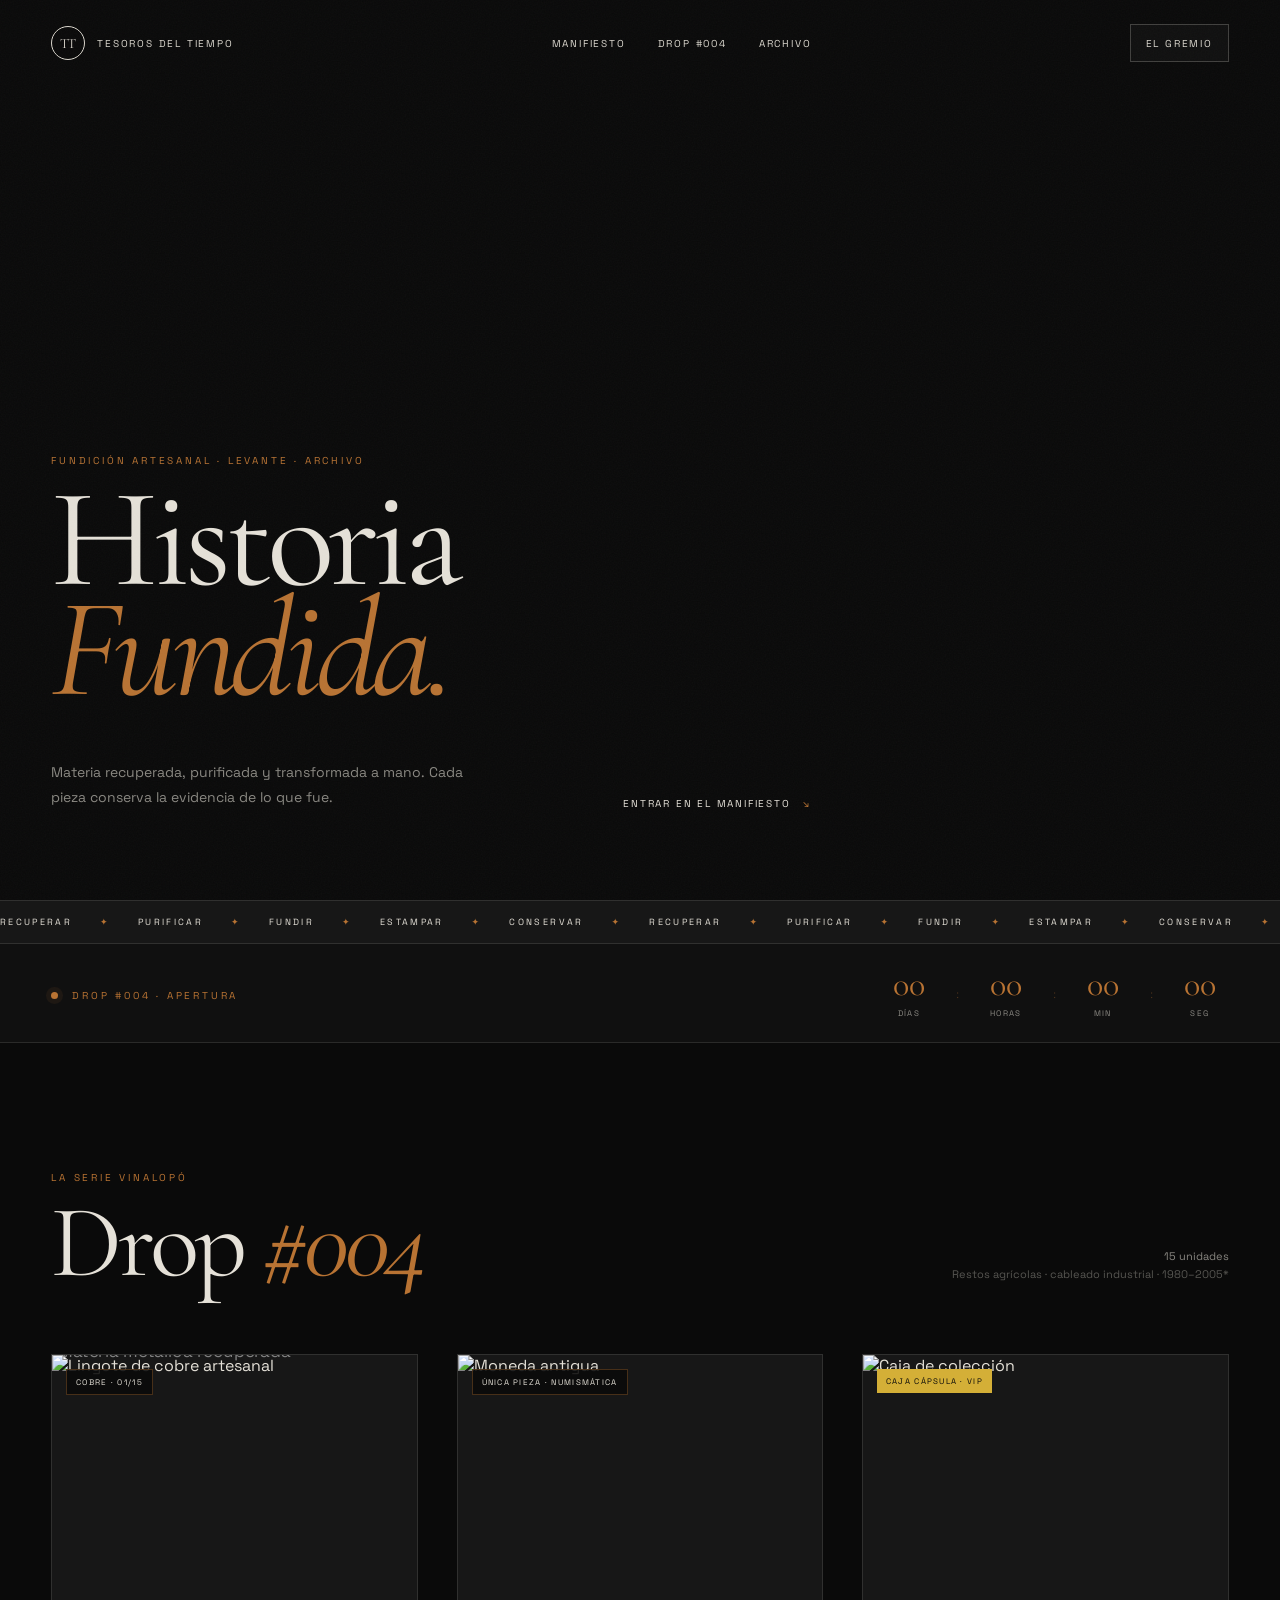
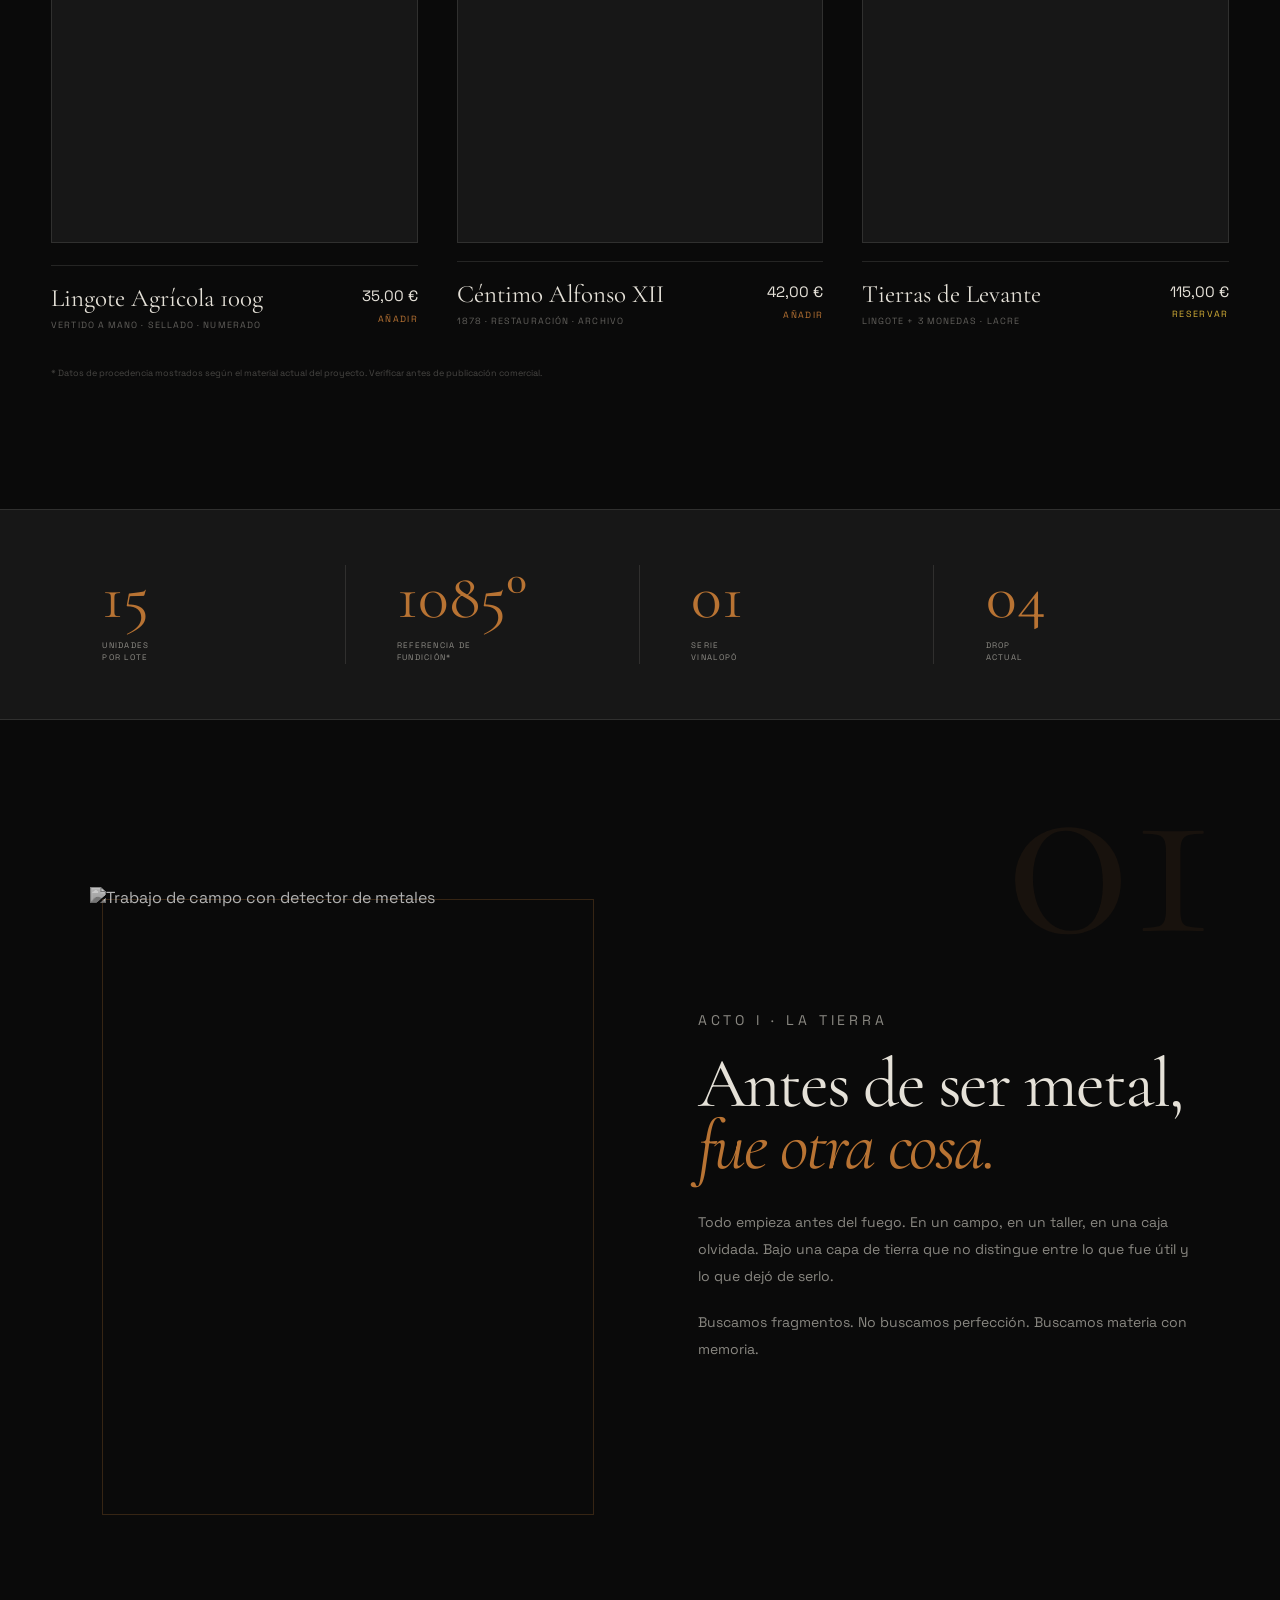
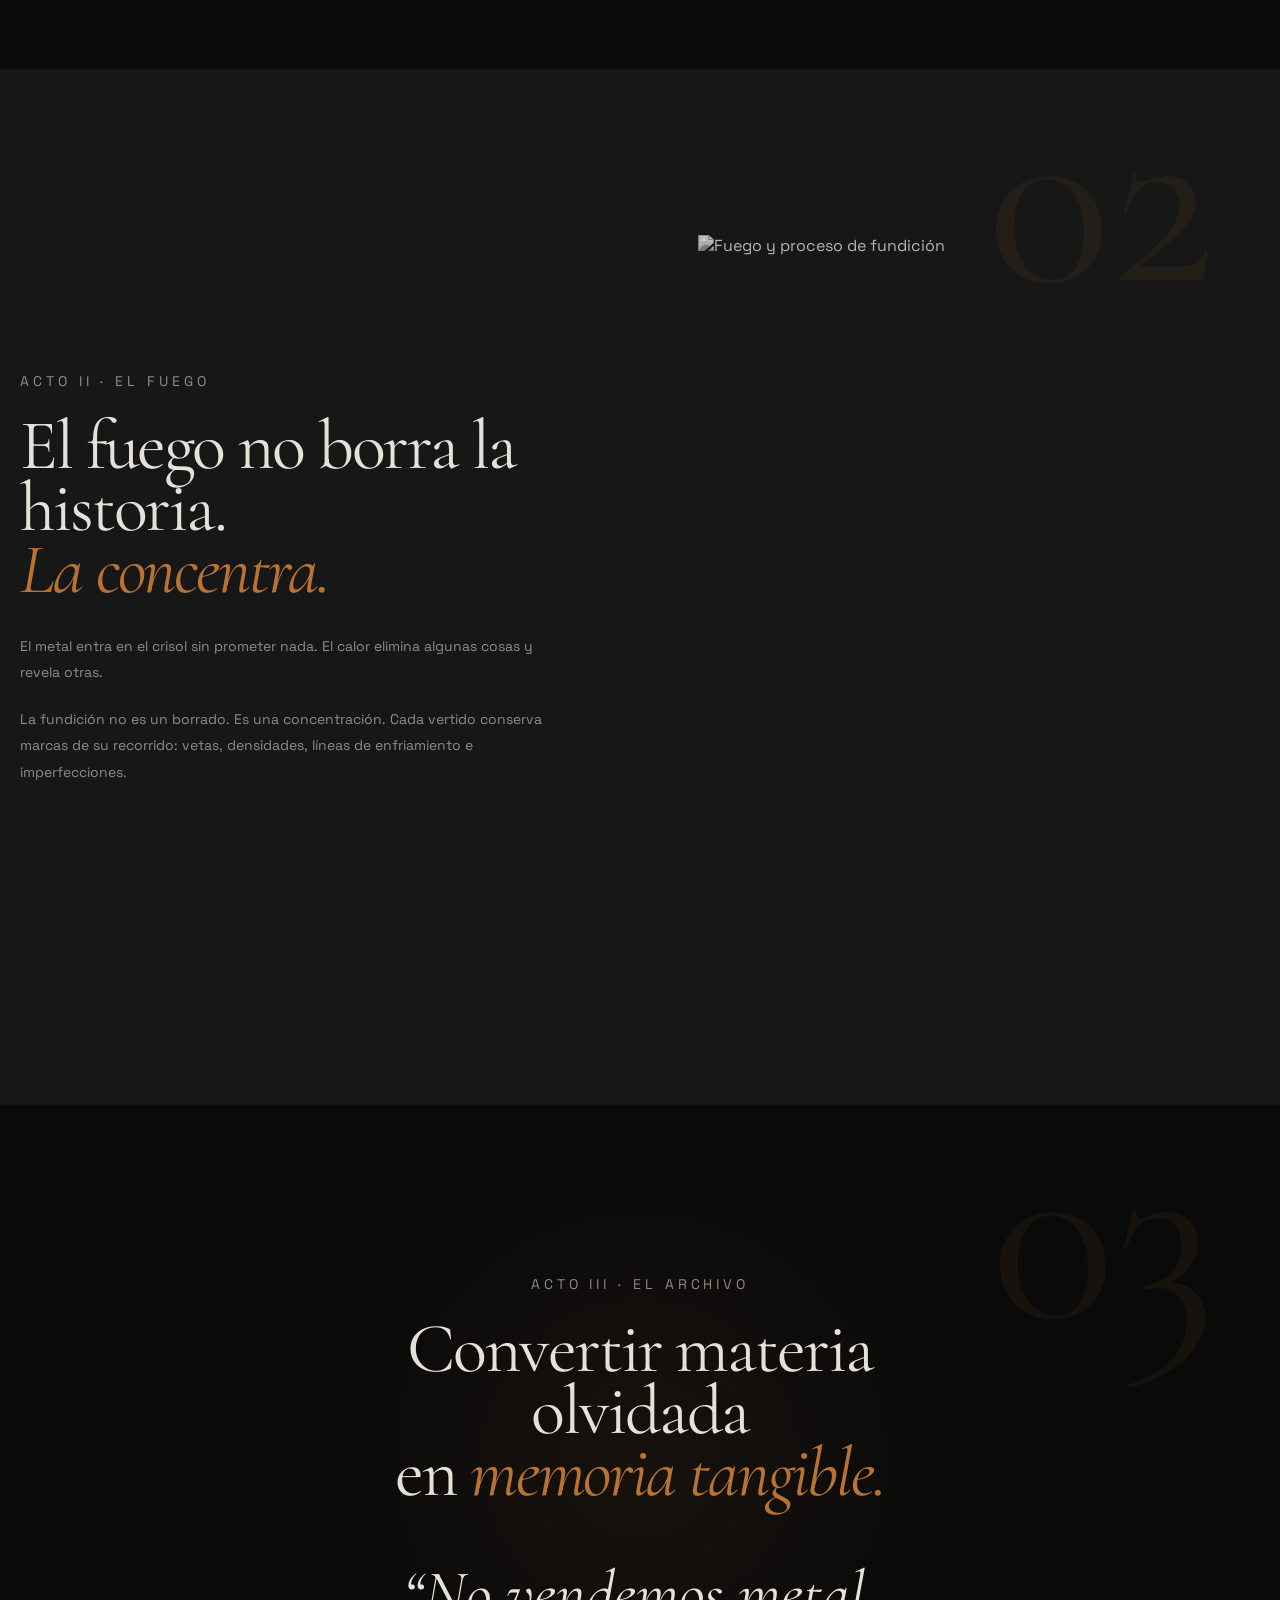
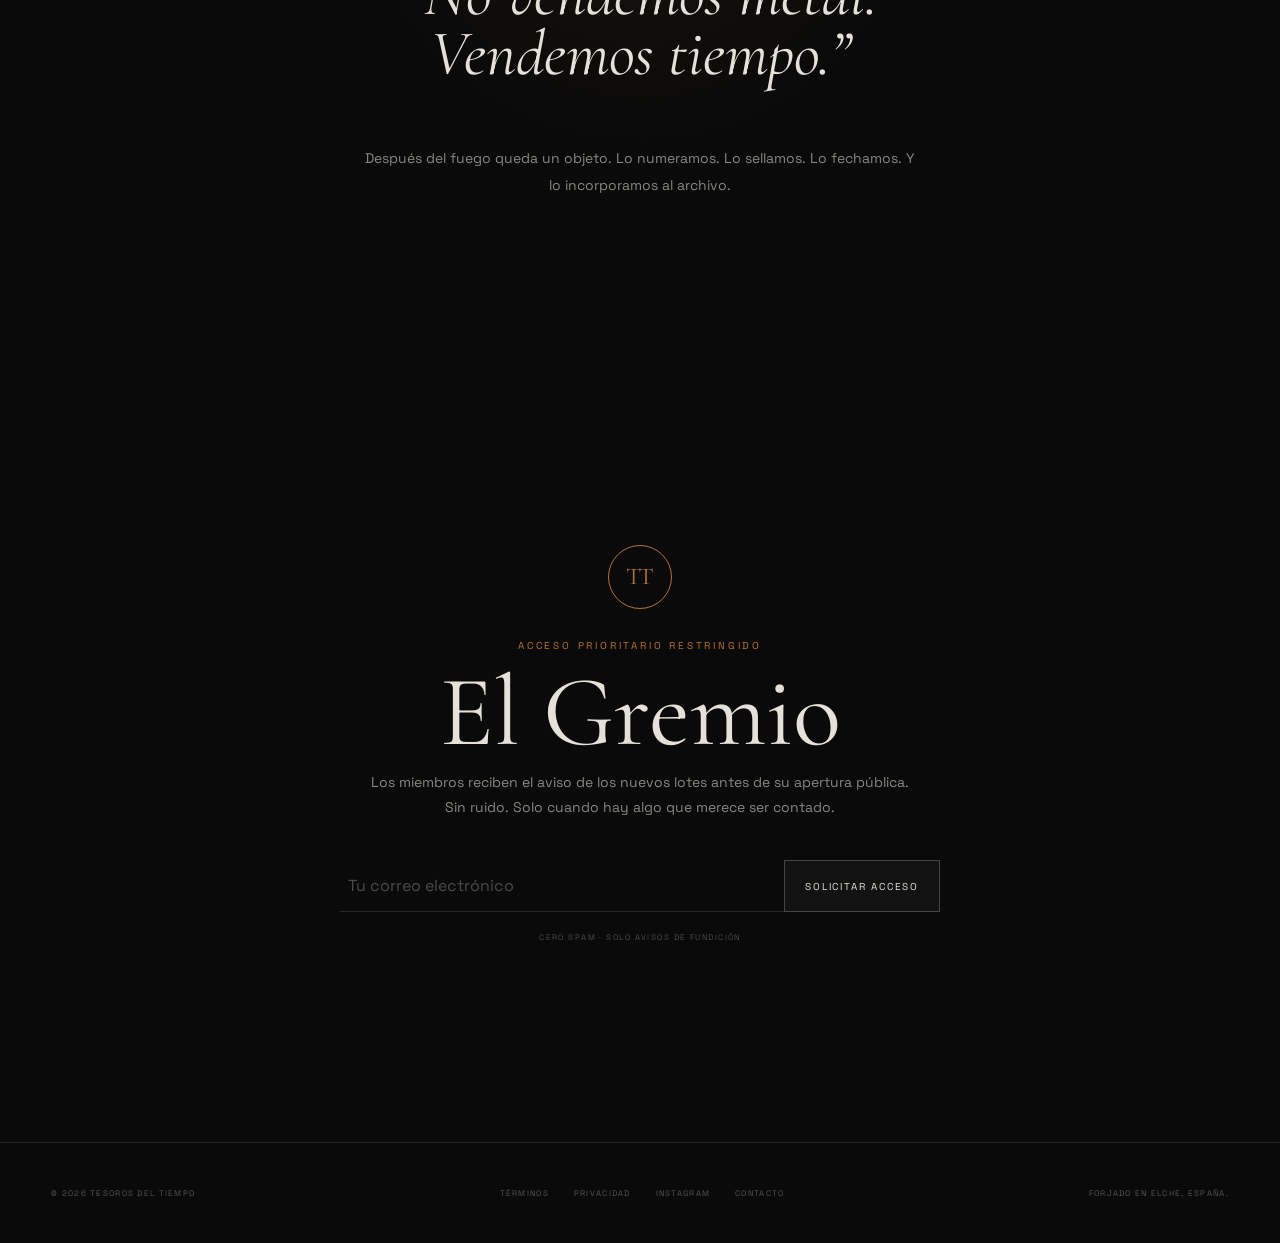
==== commit c627f749: "feat: nueva iteracion visual" ====
--- a/index.html
+++ b/index.html
@@ -141,7 +141,7 @@
             </div>
             <div class="product-buy">
               <strong>115,00 €</strong>
-              <button class="text-button text-button--gold" type="button">Reservar</button>
+              <a class="text-button text-button--gold" href="producto.html">Reservar</a>
             </div>
           </div>
         </article>
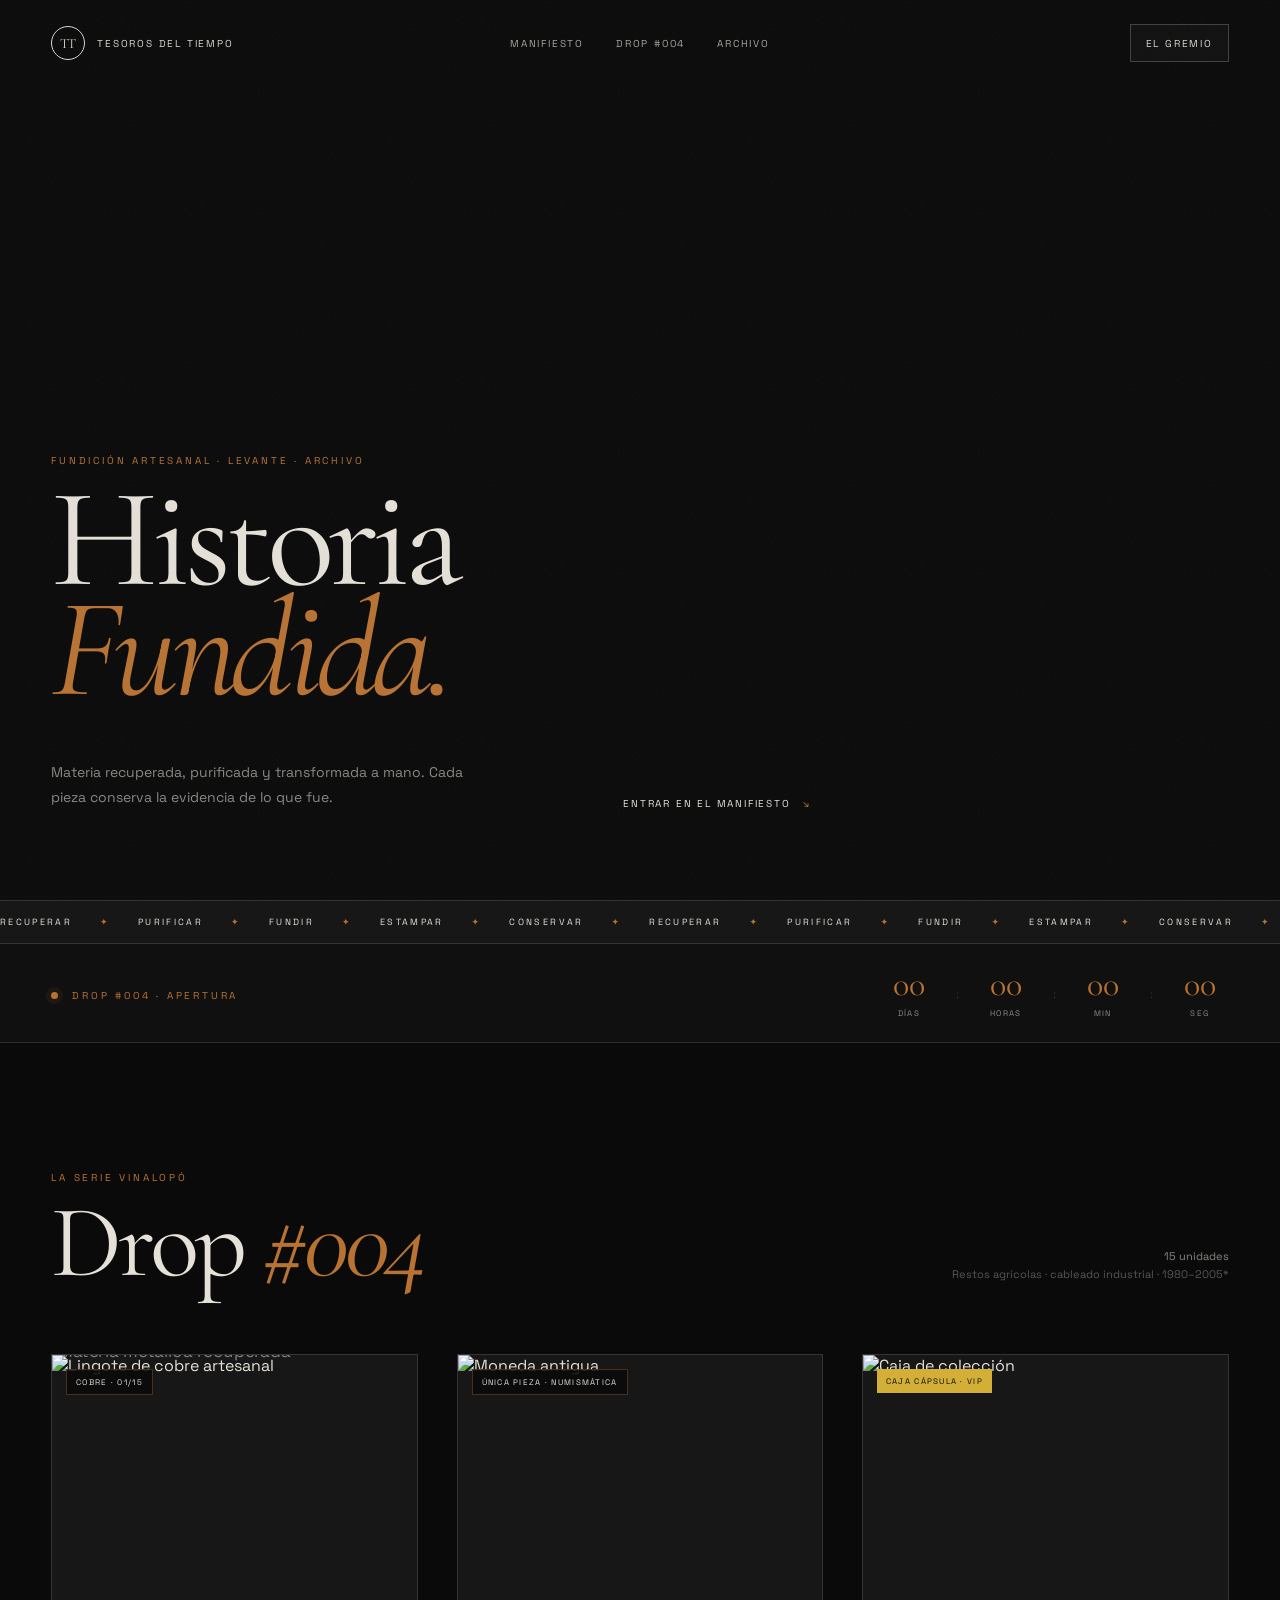
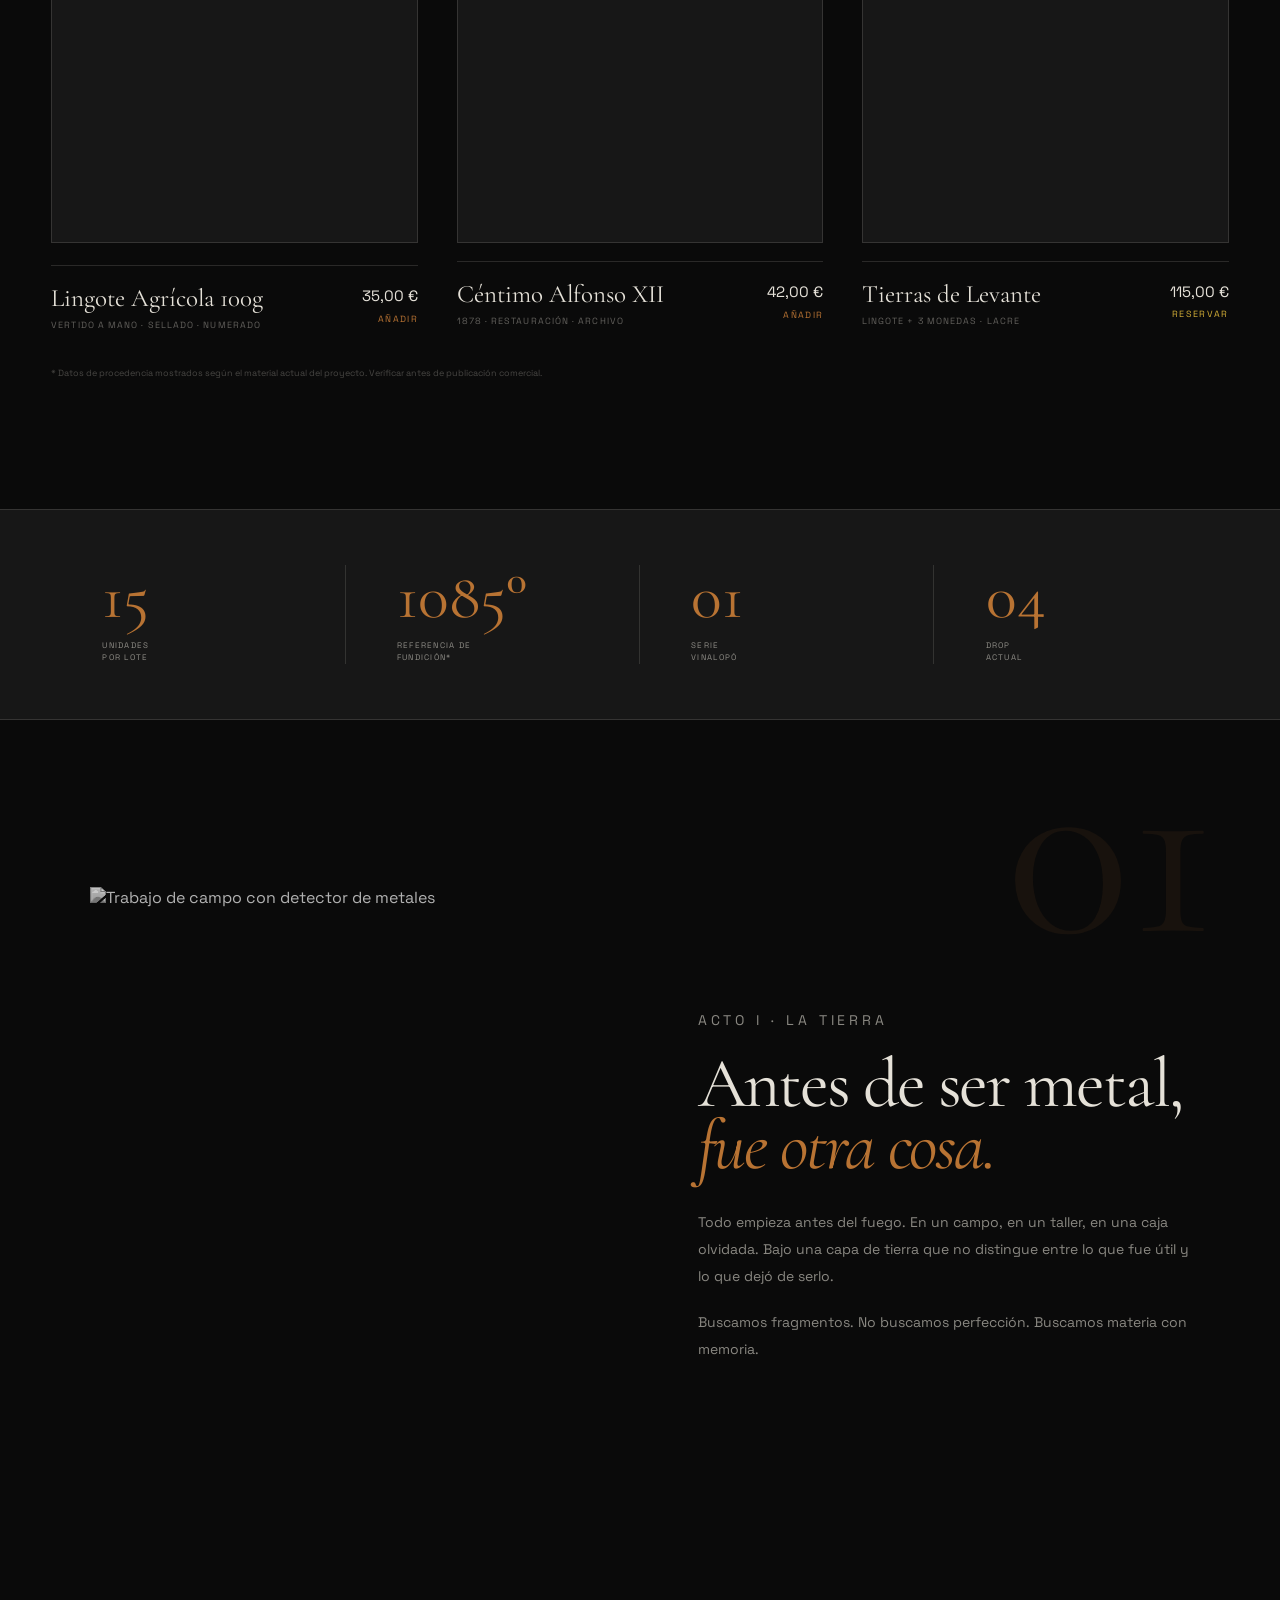
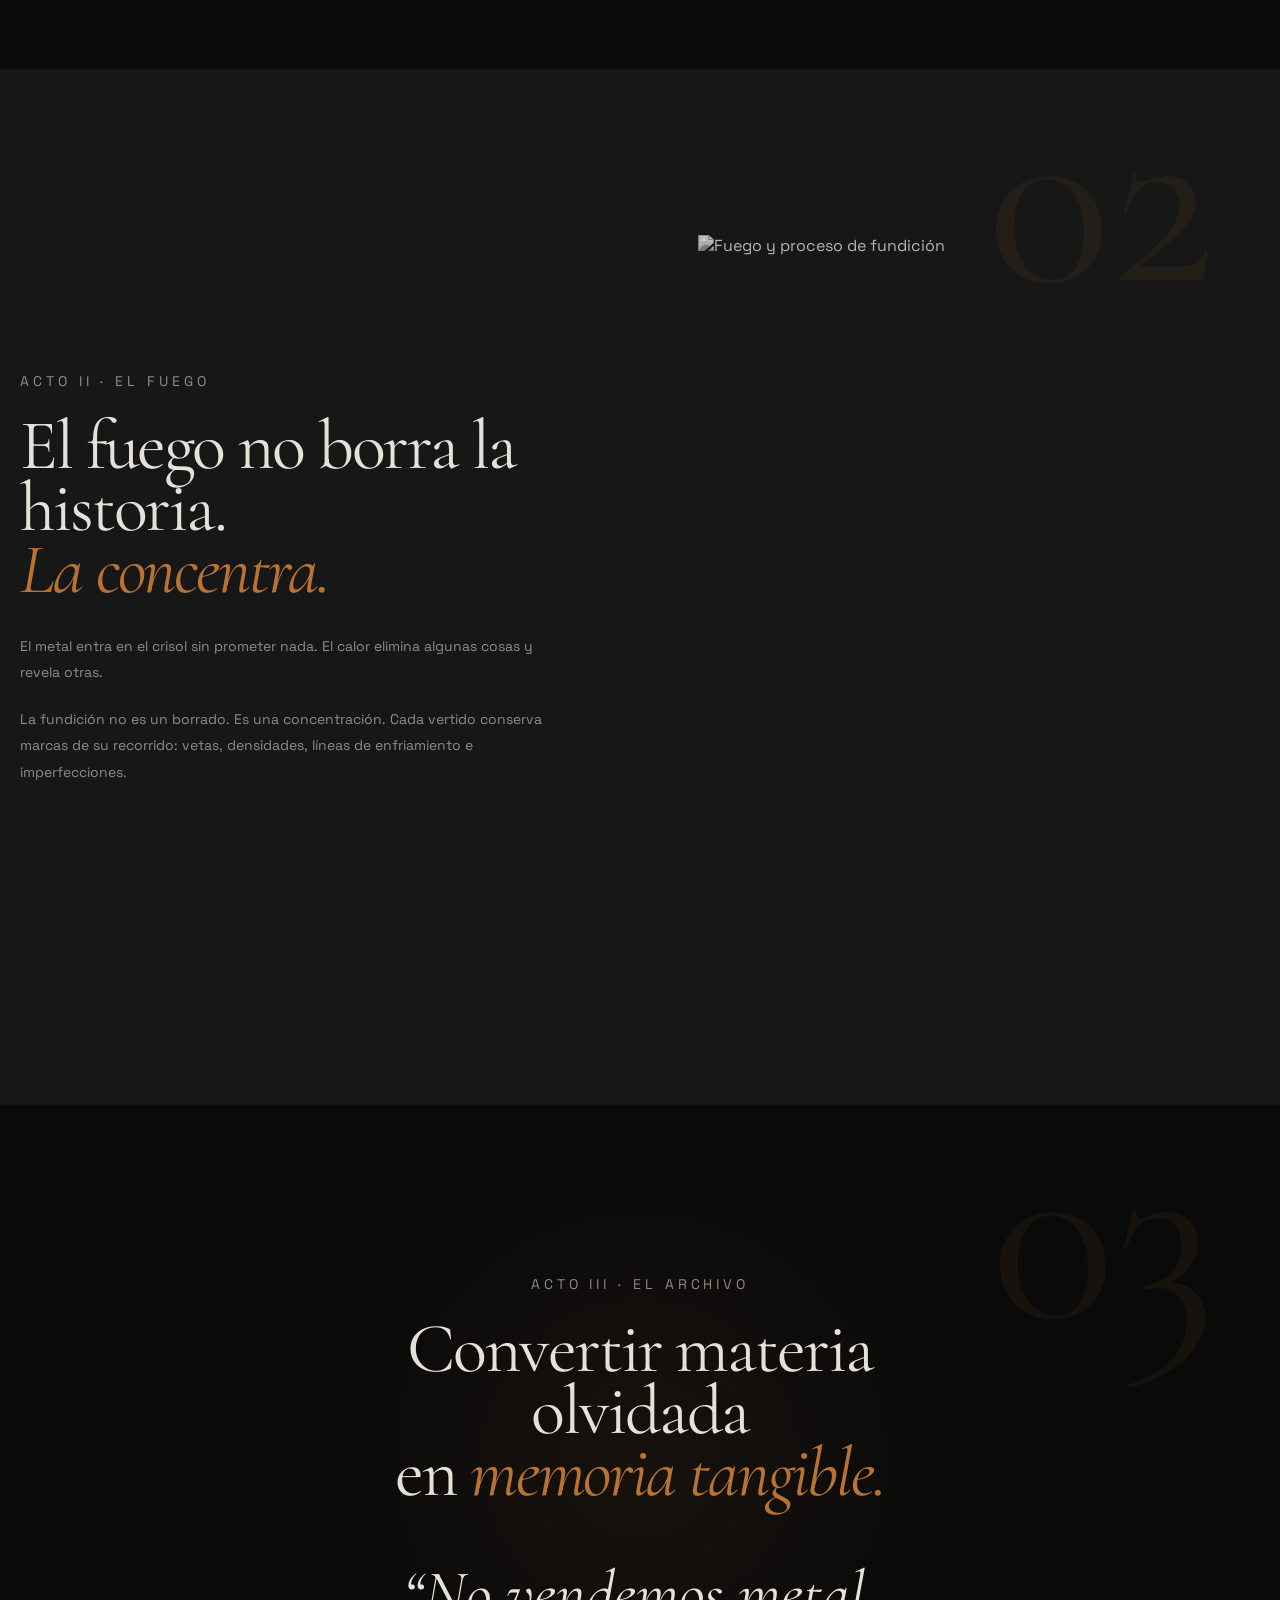
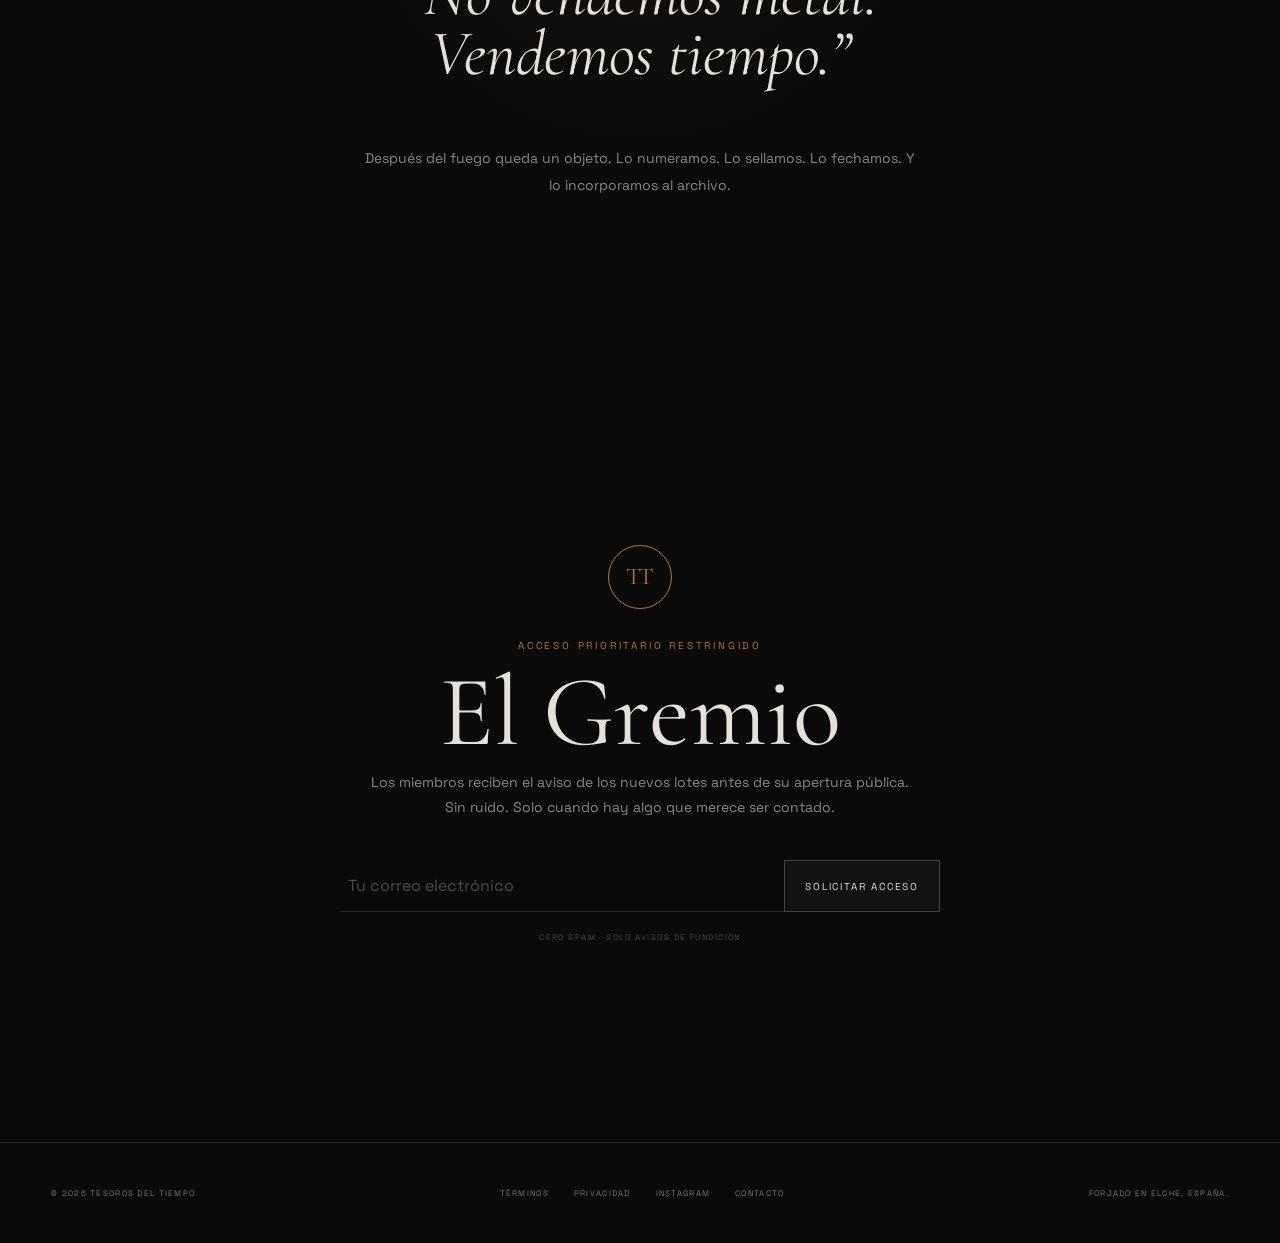
==== commit fbc3614b: "base compartida" ====
--- a/index.html
+++ b/index.html
@@ -1,5 +1,5 @@
 <!doctype html>
-<html lang="es" class="scroll-smooth">
+<html lang="es" class="no-js">
 <head>
   <meta charset="utf-8">
   <meta name="viewport" content="width=device-width, initial-scale=1">
@@ -7,16 +7,22 @@
   <meta name="description" content="Tesoros del Tiempo — fundición artesanal, objetos recuperados y memoria convertida en metal.">
   <title>Tesoros del Tiempo — Historia Fundida</title>
 
+  <script>
+    document.documentElement.classList.replace("no-js", "js");
+    try { if (sessionStorage.getItem("tt-loader")) document.documentElement.classList.add("loader-seen"); } catch (e) {}
+  </script>
+
   <link rel="preconnect" href="https://fonts.googleapis.com">
   <link rel="preconnect" href="https://fonts.gstatic.com" crossorigin>
   <link href="https://fonts.googleapis.com/css2?family=Cormorant+Garamond:ital,wght@0,400;0,500;0,600;0,700;1,400&family=Space+Grotesk:wght@300;400;500;600&display=swap" rel="stylesheet">
 
+  <link rel="stylesheet" href="base.css">
   <link rel="stylesheet" href="styles.css">
-  <script src="https://unpkg.com/lucide@latest"></script>
 </head>
 
 <body>
-  <div class="noise" aria-hidden="true"></div>
+  <a class="skip-link" href="#main">Saltar al contenido</a>
+  <div class="grain" aria-hidden="true"></div>
 
   <div class="loader" id="loader" aria-hidden="true">
     <div class="loader__seal">TT</div>
@@ -35,12 +41,14 @@
       <a href="#archivo">Archivo</a>
     </nav>
 
-    <a class="button button--small" href="#gremio">El Gremio</a>
+    <div class="header-actions">
+      <a class="button button--small" href="#gremio">El Gremio</a>
+    </div>
   </header>
 
-  <main>
+  <main id="main">
     <section class="hero section">
-      <div class="hero__image" aria-hidden="true"></div>
+      <div class="hero__image" data-parallax="0.06" aria-hidden="true"></div>
       <div class="hero__veil" aria-hidden="true"></div>
 
       <div class="hero__content reveal">
@@ -58,8 +66,8 @@
 
     <section class="ticker" aria-label="Principios del proceso">
       <div class="ticker__track">
-        <span>RECUPERAR</span><i>✦</i><span>PURIFICAR</span><i>✦</i><span>FUNDIR</span><i>✦</i><span>ESTAMPAR</span><i>✦</i><span>CONSERVAR</span><i>✦</i>
-        <span>RECUPERAR</span><i>✦</i><span>PURIFICAR</span><i>✦</i><span>FUNDIR</span><i>✦</i><span>ESTAMPAR</span><i>✦</i><span>CONSERVAR</span><i>✦</i>
+        <div class="ticker__group"><span>RECUPERAR</span><i aria-hidden="true">✦</i><span>PURIFICAR</span><i aria-hidden="true">✦</i><span>FUNDIR</span><i aria-hidden="true">✦</i><span>ESTAMPAR</span><i aria-hidden="true">✦</i><span>CONSERVAR</span><i aria-hidden="true">✦</i></div>
+        <div class="ticker__group" aria-hidden="true"><span>RECUPERAR</span><i aria-hidden="true">✦</i><span>PURIFICAR</span><i aria-hidden="true">✦</i><span>FUNDIR</span><i aria-hidden="true">✦</i><span>ESTAMPAR</span><i aria-hidden="true">✦</i><span>CONSERVAR</span><i aria-hidden="true">✦</i></div>
       </div>
     </section>
 
@@ -68,7 +76,7 @@
         <span class="status-dot"></span>
         <span class="eyebrow">Drop #004 · apertura</span>
       </div>
-      <div class="countdown" id="countdown" aria-live="polite">
+      <div class="countdown" id="countdown" role="timer" aria-label="Cuenta atrás para la apertura del Drop #004">
         <div><strong id="days">00</strong><small>Días</small></div>
         <b>:</b>
         <div><strong id="hours">00</strong><small>Horas</small></div>
@@ -95,8 +103,8 @@
         <article class="product-card reveal">
           <button class="product-visual origin-toggle" type="button" aria-pressed="false">
             <span class="product-label">Cobre · 01/15</span>
-            <img class="product-image product-image--final" src="https://images.unsplash.com/photo-1621360841013-c76831f1db2b?auto=format&fit=crop&q=85&w=1000" alt="Lingote de cobre artesanal">
-            <img class="product-image product-image--origin" src="https://images.unsplash.com/photo-1530982011887-3cc11cc85693?auto=format&fit=crop&q=85&w=1000" alt="Materia metálica recuperada">
+            <img loading="lazy" decoding="async" class="product-image product-image--final" src="https://images.unsplash.com/photo-1621360841013-c76831f1db2b?auto=format&fit=crop&q=85&w=1000" alt="Lingote de cobre artesanal">
+            <img loading="lazy" decoding="async" class="product-image product-image--origin" src="https://images.unsplash.com/photo-1530982011887-3cc11cc85693?auto=format&fit=crop&q=85&w=1000" alt="Materia metálica recuperada">
             <span class="origin-hint">Toca para revelar origen</span>
             <span class="origin-caption">Ver origen del metal</span>
           </button>
@@ -107,7 +115,7 @@
             </div>
             <div class="product-buy">
               <strong>35,00 €</strong>
-              <button class="text-button" type="button">Añadir</button>
+              <button class="text-button" type="button" aria-label="Añadir Lingote Agrícola 100g">Añadir</button>
             </div>
           </div>
         </article>
@@ -115,7 +123,7 @@
         <article class="product-card reveal">
           <div class="product-visual">
             <span class="product-label">Única pieza · Numismática</span>
-            <img class="product-image" src="https://images.unsplash.com/photo-1628151015968-3a4429e9ef04?auto=format&fit=crop&q=85&w=1000" alt="Moneda antigua">
+            <img loading="lazy" decoding="async" class="product-image" src="https://images.unsplash.com/photo-1628151015968-3a4429e9ef04?auto=format&fit=crop&q=85&w=1000" alt="Moneda antigua">
           </div>
           <div class="product-info">
             <div>
@@ -124,7 +132,7 @@
             </div>
             <div class="product-buy">
               <strong>42,00 €</strong>
-              <button class="text-button" type="button">Añadir</button>
+              <button class="text-button" type="button" aria-label="Añadir Céntimo Alfonso XII">Añadir</button>
             </div>
           </div>
         </article>
@@ -132,7 +140,7 @@
         <article class="product-card product-card--featured reveal">
           <div class="product-visual">
             <span class="product-label product-label--gold">Caja cápsula · VIP</span>
-            <img class="product-image" src="https://images.unsplash.com/photo-1605806616949-1e87b487cb2a?auto=format&fit=crop&q=85&w=1000" alt="Caja de colección">
+            <img loading="lazy" decoding="async" class="product-image" src="https://images.unsplash.com/photo-1605806616949-1e87b487cb2a?auto=format&fit=crop&q=85&w=1000" alt="Caja de colección">
           </div>
           <div class="product-info">
             <div>
@@ -141,7 +149,7 @@
             </div>
             <div class="product-buy">
               <strong>115,00 €</strong>
-              <a class="text-button text-button--gold" href="producto.html">Reservar</a>
+              <a class="text-button text-button--gold" href="producto.html" aria-label="Reservar Tierras de Levante">Reservar</a>
             </div>
           </div>
         </article>
@@ -159,7 +167,7 @@
     <section class="manifesto" id="manifiesto">
       <div class="manifesto__number" aria-hidden="true">01</div>
       <div class="manifesto__media reveal">
-        <img src="https://images.unsplash.com/photo-1535406208535-14dddc66e511?auto=format&fit=crop&q=85&w=1000" alt="Trabajo de campo con detector de metales">
+        <img loading="lazy" decoding="async" src="https://images.unsplash.com/photo-1535406208535-14dddc66e511?auto=format&fit=crop&q=85&w=1000" alt="Trabajo de campo con detector de metales">
       </div>
       <div class="manifesto__copy reveal">
         <p class="eyebrow">Acto I · La tierra</p>
@@ -172,7 +180,7 @@
     <section class="manifesto manifesto--reverse">
       <div class="manifesto__number" aria-hidden="true">02</div>
       <div class="manifesto__media reveal">
-        <img src="https://images.unsplash.com/photo-1590502593747-42a996111139?auto=format&fit=crop&q=85&w=1000" alt="Fuego y proceso de fundición">
+        <img loading="lazy" decoding="async" src="https://images.unsplash.com/photo-1590502593747-42a996111139?auto=format&fit=crop&q=85&w=1000" alt="Fuego y proceso de fundición">
       </div>
       <div class="manifesto__copy reveal">
         <p class="eyebrow">Acto II · El fuego</p>
@@ -218,6 +226,7 @@
     <span>Forjado en Elche, España.</span>
   </footer>
 
+  <script src="base.js"></script>
   <script src="script.js"></script>
 </body>
 </html>
--- a/base.css
+++ b/base.css
@@ -0,0 +1,302 @@
+/* ═══════════════════════════════════════════════════════════════
+   Tesoros del Tiempo · base.css
+   Tokens y componentes COMPARTIDOS por index.html y producto.html.
+   Se carga siempre ANTES que styles.css / producto.css.
+   Regla de oro: si algo debe verse igual en todas las páginas
+   (colores, cabecera, pie, movimiento), se cambia aquí y solo aquí.
+   ═══════════════════════════════════════════════════════════════ */
+
+:root {
+  /* Color */
+  --obsidian: #0a0a0a;
+  --ash: #171717;
+  --ink: #11100e;
+  --copper: #b87333;
+  --gold: #d4af37;
+  --patina: #6b8e23;
+  --parchment: #e5e1d8;
+  --paper: var(--parchment);            /* alias: lo usa la ficha */
+  --muted: rgba(229, 225, 216, .58);
+  --line: rgba(229, 225, 216, .14);
+
+  /* Tipografía */
+  --display: "Cormorant Garamond", Georgia, serif;
+  --serif: var(--display);              /* alias: lo usa la ficha */
+  --sans: "Space Grotesk", system-ui, sans-serif;
+
+  /* Movimiento */
+  --ease: cubic-bezier(.22, 1, .36, 1);
+
+  /* Layout */
+  --container: 1600px;
+  --gutter: clamp(20px, 4vw, 64px);
+}
+
+/* ── Reset ─────────────────────────────────────────────────── */
+* { box-sizing: border-box; }
+
+html {
+  scroll-behavior: smooth;
+  background: var(--obsidian);
+}
+
+body {
+  margin: 0;
+  background: var(--obsidian);
+  color: var(--parchment);
+  font-family: var(--sans);
+  font-weight: 400;
+  overflow-x: hidden;
+  -webkit-font-smoothing: antialiased;
+}
+
+::selection { background: var(--copper); color: var(--obsidian); }
+
+img { display: block; width: 100%; }
+button, input { font: inherit; }
+button { color: inherit; }
+a { color: inherit; text-decoration: none; }
+
+.sr-only {
+  position: absolute;
+  width: 1px;
+  height: 1px;
+  padding: 0;
+  margin: -1px;
+  overflow: hidden;
+  clip: rect(0, 0, 0, 0);
+  white-space: nowrap;
+  border: 0;
+}
+
+/* Foco visible para teclado (antes solo lo tenía el botón del Gremio) */
+:focus-visible {
+  outline: 1px solid var(--copper);
+  outline-offset: 4px;
+}
+
+.skip-link {
+  position: fixed;
+  top: 12px;
+  left: 12px;
+  z-index: 300;
+  padding: 12px 16px;
+  background: var(--parchment);
+  color: var(--obsidian);
+  font-size: 11px;
+  letter-spacing: .14em;
+  text-transform: uppercase;
+  transform: translateY(-160%);
+  transition: transform .3s var(--ease);
+}
+.skip-link:focus { transform: none; }
+
+/* ── Grano ─────────────────────────────────────────────────── */
+.grain {
+  position: fixed;
+  inset: 0;
+  z-index: 100;
+  pointer-events: none;
+  opacity: .045;
+  background-image: url("data:image/svg+xml,%3Csvg xmlns='http://www.w3.org/2000/svg' width='180' height='180' viewBox='0 0 180 180'%3E%3Cfilter id='n'%3E%3CfeTurbulence type='fractalNoise' baseFrequency='.75' numOctaves='3' stitchTiles='stitch'/%3E%3C/filter%3E%3Crect width='100%25' height='100%25' filter='url(%23n)'/%3E%3C/svg%3E");
+}
+
+/* ── Cabecera ──────────────────────────────────────────────── */
+.site-header {
+  position: fixed;
+  inset: 0 0 auto;
+  z-index: 80;
+  display: grid;
+  grid-template-columns: 1fr auto 1fr;
+  align-items: center;
+  gap: 2rem;
+  padding: 24px var(--gutter);
+  mix-blend-mode: difference;
+  color: var(--parchment);
+}
+
+.brand {
+  display: flex;
+  align-items: center;
+  gap: 12px;
+  justify-self: start;
+}
+
+.brand__mark {
+  width: 34px;
+  height: 34px;
+  display: grid;
+  place-items: center;
+  border: 1px solid currentColor;
+  border-radius: 50%;
+  font-family: var(--display);
+  font-size: 14px;
+}
+
+.brand__name,
+.nav,
+.button {
+  font-size: 10px;
+  letter-spacing: .18em;
+  text-transform: uppercase;
+}
+
+.nav { display: flex; gap: 32px; }
+
+.nav a {
+  opacity: .75;
+  transition: opacity .3s ease, color .3s ease;
+}
+.nav a:hover { opacity: 1; color: var(--copper); }
+
+.header-actions {
+  display: flex;
+  align-items: center;
+  gap: 12px;
+  justify-self: end;
+}
+
+/* ── Botones ───────────────────────────────────────────────── */
+.button {
+  display: inline-flex;
+  align-items: center;
+  justify-content: center;
+  min-height: 46px;
+  padding: 0 20px;
+  border: 1px solid rgba(229, 225, 216, .24);
+  background: rgba(255, 255, 255, .03);
+  cursor: pointer;
+  transition: border-color .3s, color .3s, background .3s, transform .3s;
+}
+.button:hover,
+.button:focus-visible {
+  border-color: var(--copper);
+  color: var(--copper);
+  transform: translateY(-2px);
+}
+.button--small { min-height: 38px; padding: 0 15px; }
+
+/* ── Menú móvil (lo crea base.js a partir de .nav) ─────────── */
+.menu-toggle {
+  display: none;
+  position: relative;
+  width: 38px;
+  height: 38px;
+  padding: 0;
+  border: 1px solid rgba(229, 225, 216, .24);
+  background: rgba(255, 255, 255, .03);
+  cursor: pointer;
+}
+.menu-toggle span {
+  position: absolute;
+  left: 11px;
+  right: 11px;
+  height: 1px;
+  background: currentColor;
+  transition: transform .4s var(--ease);
+}
+.menu-toggle span:first-child { top: 15px; }
+.menu-toggle span:last-child { top: 22px; }
+.menu-open .menu-toggle span:first-child { transform: translateY(3.5px) rotate(45deg); }
+.menu-open .menu-toggle span:last-child { transform: translateY(-3.5px) rotate(-45deg); }
+
+.mobile-menu {
+  position: fixed;
+  inset: 0;
+  z-index: 70;                 /* por debajo de la cabecera (80) */
+  display: flex;
+  flex-direction: column;
+  justify-content: center;
+  padding: 96px var(--gutter) 48px;
+  background:
+    radial-gradient(circle at 50% 30%, rgba(184, 115, 51, .1), transparent 45%),
+    var(--obsidian);
+  opacity: 0;
+  visibility: hidden;
+  transition: opacity .5s var(--ease), visibility 0s .5s;
+}
+.mobile-menu.is-open {
+  opacity: 1;
+  visibility: visible;
+  transition: opacity .5s var(--ease), visibility 0s;
+}
+.mobile-menu a {
+  padding: 20px 0;
+  border-top: 1px solid var(--line);
+  font: 400 clamp(38px, 11vw, 60px)/1 var(--display);
+  letter-spacing: -.03em;
+  transition: color .3s ease;
+}
+.mobile-menu a:last-child { border-bottom: 1px solid var(--line); }
+.mobile-menu a:hover,
+.mobile-menu a:focus-visible { color: var(--copper); }
+
+.menu-open body { overflow: hidden; }
+
+/* ── Pie ───────────────────────────────────────────────────── */
+.footer {
+  display: flex;
+  justify-content: space-between;
+  gap: 20px;
+  padding: 45px var(--gutter);
+  border-top: 1px solid var(--line);
+  color: rgba(229, 225, 216, .5);
+  font-size: 8px;
+  letter-spacing: .16em;
+  text-transform: uppercase;
+}
+.footer div { display: flex; gap: 25px; }
+.footer a:hover { color: var(--copper); }
+
+/* ── Reveal por scroll ─────────────────────────────────────────
+   Solo se oculta si el JS está activo (clase .js en <html>):
+   sin JS, o si el script falla, el contenido sigue siendo visible. */
+.js .reveal {
+  opacity: 0;
+  transform: translateY(28px);
+  transition: opacity .9s var(--ease), transform .9s var(--ease);
+}
+.js .reveal.is-visible {
+  opacity: 1;
+  transform: none;
+}
+
+/* ── Responsive ────────────────────────────────────────────── */
+@media (max-width: 850px) {
+  .site-header {
+    grid-template-columns: 1fr auto;
+    gap: 1rem;
+    padding: 16px 18px;
+  }
+  .nav { display: none; }
+  .menu-toggle { display: inline-block; }
+
+  .footer { flex-direction: column; align-items: flex-start; }
+  .footer div { flex-wrap: wrap; }
+}
+
+@media (min-width: 851px) {
+  .mobile-menu { display: none; }
+}
+
+@media (max-width: 560px) {
+  .brand__name { display: none; }
+}
+
+/* ── Movimiento reducido ───────────────────────────────────── */
+@media (prefers-reduced-motion: reduce) {
+  html { scroll-behavior: auto; }
+
+  *,
+  *::before,
+  *::after {
+    animation-duration: .01ms !important;
+    animation-iteration-count: 1 !important;
+    transition-duration: .01ms !important;
+  }
+
+  .js .reveal {
+    opacity: 1;
+    transform: none;
+  }
+}
--- a/styles.css
+++ b/styles.css
@@ -1,45 +1,3 @@
-:root {
-  --obsidian: #0A0A0A;
-  --ash: #171717;
-  --copper: #B87333;
-  --gold: #D4AF37;
-  --patina: #6B8E23;
-  --parchment: #E5E1D8;
-  --muted: rgba(229,225,216,.58);
-  --line: rgba(229,225,216,.12);
-  --display: "Cormorant Garamond", Georgia, serif;
-  --sans: "Space Grotesk", system-ui, sans-serif;
-  --ease: cubic-bezier(.16,1,.3,1);
-  --container: 1600px;
-}
-
-* { box-sizing: border-box; }
-html { scroll-behavior: smooth; }
-body {
-  margin: 0;
-  background: var(--obsidian);
-  color: var(--parchment);
-  font-family: var(--sans);
-  font-weight: 400;
-  overflow-x: hidden;
-  -webkit-font-smoothing: antialiased;
-}
-::selection { background: var(--copper); color: var(--obsidian); }
-img { display: block; width: 100%; }
-button, input { font: inherit; }
-button { color: inherit; }
-a { color: inherit; text-decoration: none; }
-.sr-only { position:absolute; width:1px; height:1px; padding:0; margin:-1px; overflow:hidden; clip:rect(0,0,0,0); white-space:nowrap; border:0; }
-
-.noise {
-  position: fixed;
-  inset: 0;
-  pointer-events: none;
-  z-index: 100;
-  opacity: .035;
-  background-image: url("data:image/svg+xml,%3Csvg xmlns='http://www.w3.org/2000/svg' width='180' height='180' viewBox='0 0 180 180'%3E%3Cfilter id='n'%3E%3CfeTurbulence type='fractalNoise' baseFrequency='.75' numOctaves='3' stitchTiles='stitch'/%3E%3C/filter%3E%3Crect width='100%25' height='100%25' filter='url(%23n)'/%3E%3C/svg%3E");
-}
-
 .loader {
   position: fixed;
   inset: 0;
@@ -50,6 +8,11 @@
   transition: opacity .8s var(--ease), visibility .8s;
 }
 .loader.is-hidden { opacity: 0; visibility: hidden; }
+/* Red de seguridad: si script.js falla, el loader se retira solo a los 4 s */
+.loader { animation: loader-out .8s ease 4s forwards; }
+@keyframes loader-out { to { opacity: 0; visibility: hidden; } }
+/* Sin JS, o si ya se vio en esta sesión (lo marca el <head>), no aparece */
+.no-js .loader, .loader-seen .loader { display: none; }
 .loader__seal {
   width: 74px;
   height: 74px;
@@ -64,44 +27,6 @@
 .loader p { position: absolute; bottom: 42px; font-size: 10px; letter-spacing: .2em; text-transform: uppercase; color: var(--muted); }
 .loader p span { color: var(--copper); }
 
-.site-header {
-  position: fixed;
-  inset: 0 0 auto;
-  z-index: 80;
-  display: flex;
-  align-items: center;
-  justify-content: space-between;
-  padding: 24px clamp(20px,4vw,64px);
-  mix-blend-mode: difference;
-}
-.brand { display: flex; align-items: center; gap: 12px; }
-.brand__mark {
-  width: 34px; height: 34px;
-  display: grid; place-items: center;
-  border: 1px solid currentColor;
-  border-radius: 50%;
-  font-family: var(--display);
-  font-size: 14px;
-}
-.brand__name, .nav, .button { font-size: 10px; letter-spacing: .18em; text-transform: uppercase; }
-.nav { display: flex; gap: 32px; }
-.nav a { transition: color .3s ease; }
-.nav a:hover { color: var(--copper); }
-
-.button {
-  display: inline-flex;
-  align-items: center;
-  justify-content: center;
-  min-height: 46px;
-  padding: 0 20px;
-  border: 1px solid rgba(229,225,216,.24);
-  background: rgba(255,255,255,.03);
-  cursor: pointer;
-  transition: border-color .3s, color .3s, background .3s, transform .3s;
-}
-.button:hover, .button:focus-visible { border-color: var(--copper); color: var(--copper); transform: translateY(-2px); }
-.button--small { min-height: 38px; padding: 0 15px; }
-
 .section { width: min(var(--container), 100%); margin: auto; padding: clamp(90px,10vw,170px) clamp(20px,4vw,64px); }
 .section--wide { max-width: var(--container); }
 
@@ -119,6 +44,7 @@
   filter: grayscale(1) contrast(1.05);
   opacity: .46;
   animation: breathe 12s ease-in-out infinite alternate;
+  translate: 0 var(--parallax, 0px); /* lo escribe base.js (data-parallax) */
 }
 .hero__veil {
   position: absolute; inset: 0;
@@ -150,12 +76,13 @@
 .ticker { overflow: hidden; border-block: 1px solid var(--line); background: var(--ash); }
 .ticker__track {
   width: max-content;
-  display: flex; align-items: center; gap: 28px;
+  display: flex;
   padding: 15px 0;
   font-size: 9px; letter-spacing: .26em;
   animation: marquee 28s linear infinite;
 }
 .ticker i { color: var(--copper); font-style: normal; }
+.ticker__group { display: flex; align-items: center; gap: 28px; padding-right: 28px; }
 
 .countdown-bar {
   display: flex; justify-content: space-between; align-items: center; gap: 25px;
@@ -263,17 +190,6 @@
 .guild small { display:block; margin-top:20px; color:rgba(229,225,216,.3); font-size:8px; letter-spacing:.18em; text-transform:uppercase; }
 .form-message { min-height:20px; color:var(--copper); font-size:10px !important; }
 
-.footer {
-  display:flex; justify-content:space-between; gap:20px; padding:45px clamp(20px,4vw,64px);
-  border-top:1px solid var(--line); color:rgba(229,225,216,.35);
-  font-size:8px; letter-spacing:.16em; text-transform:uppercase;
-}
-.footer div { display:flex; gap:25px; }
-.footer a:hover { color:var(--copper); }
-
-.reveal { opacity:0; transform:translateY(28px); transition:opacity .9s var(--ease), transform .9s var(--ease); }
-.reveal.is-visible { opacity:1; transform:none; }
-
 @keyframes breathe { to { transform:scale(1.035); } }
 @keyframes marquee { to { transform:translateX(-50%); } }
 
@@ -281,8 +197,6 @@
   body { cursor:crosshair; }
 }
 @media (max-width: 850px) {
-  .site-header { padding:16px 18px; }
-  .brand__name, .nav { display:none; }
   .hero { min-height:92svh; }
   .hero__footer { flex-direction:column; align-items:flex-start; gap:25px; margin-top:38px; }
   .countdown-bar { align-items:flex-start; flex-direction:column; }
@@ -297,11 +211,4 @@
   .manifesto--reverse .manifesto__media, .manifesto--reverse .manifesto__copy { order:initial; }
   .manifesto__number { font-size:170px; top:10px; }
   .guild-form { flex-direction:column; gap:12px; }
-  .footer { flex-direction:column; align-items:flex-start; }
-  .footer div { flex-wrap:wrap; }
-}
-@media (prefers-reduced-motion: reduce) {
-  html { scroll-behavior:auto; }
-  *, *::before, *::after { animation-duration:.01ms !important; animation-iteration-count:1 !important; transition-duration:.01ms !important; }
-  .reveal { opacity:1; transform:none; }
-}+}
